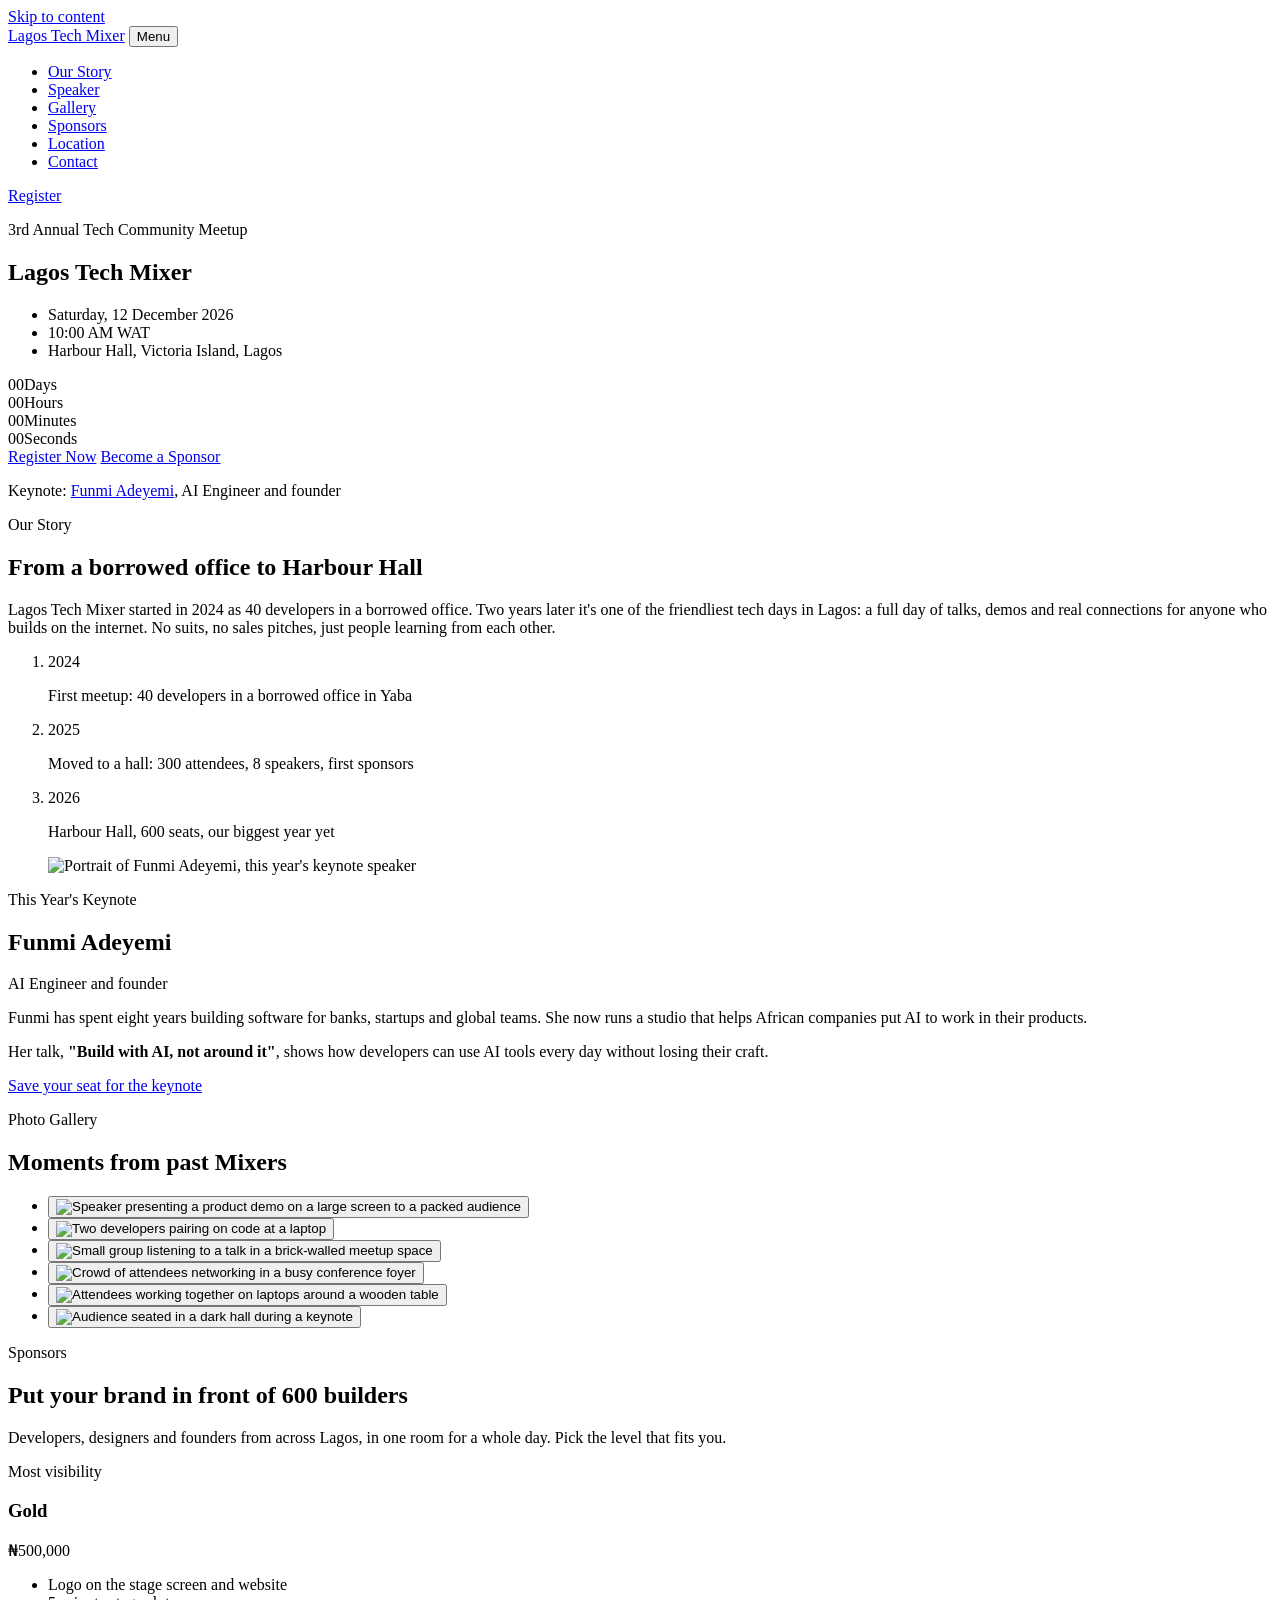
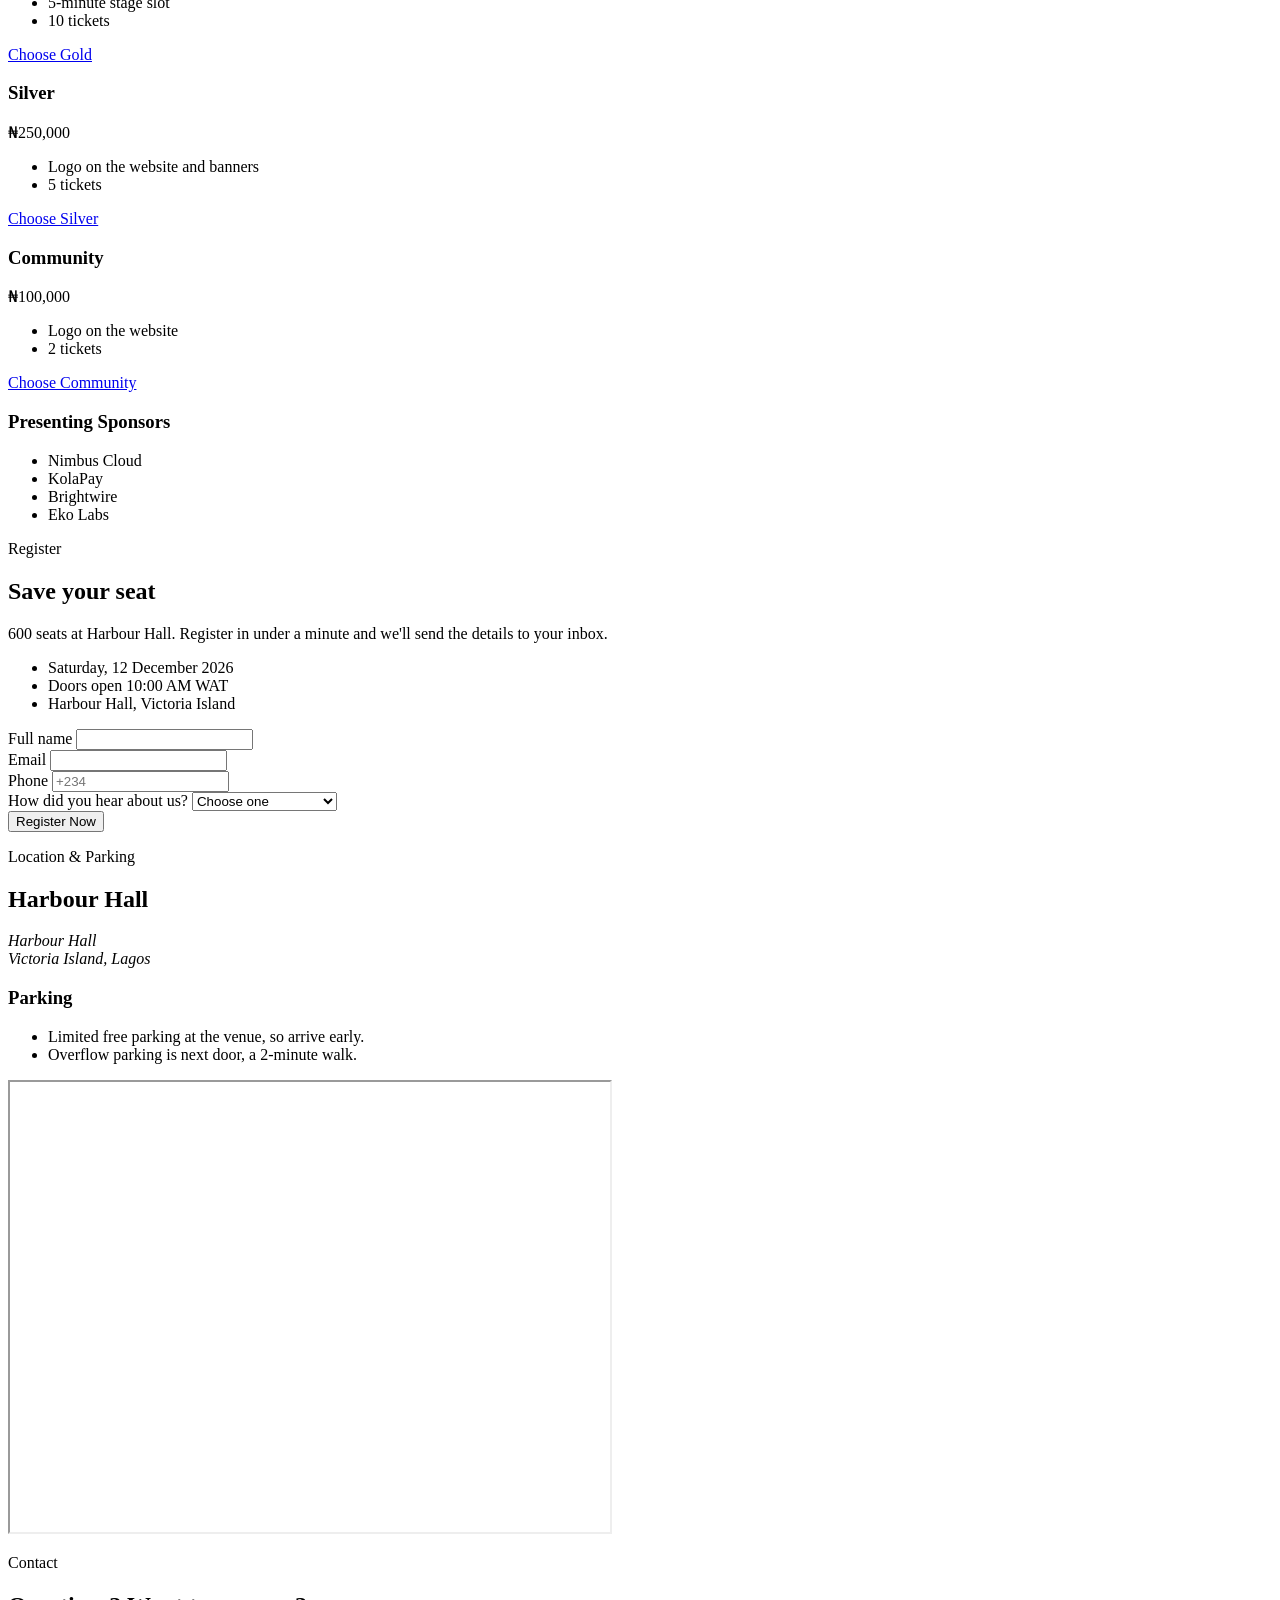
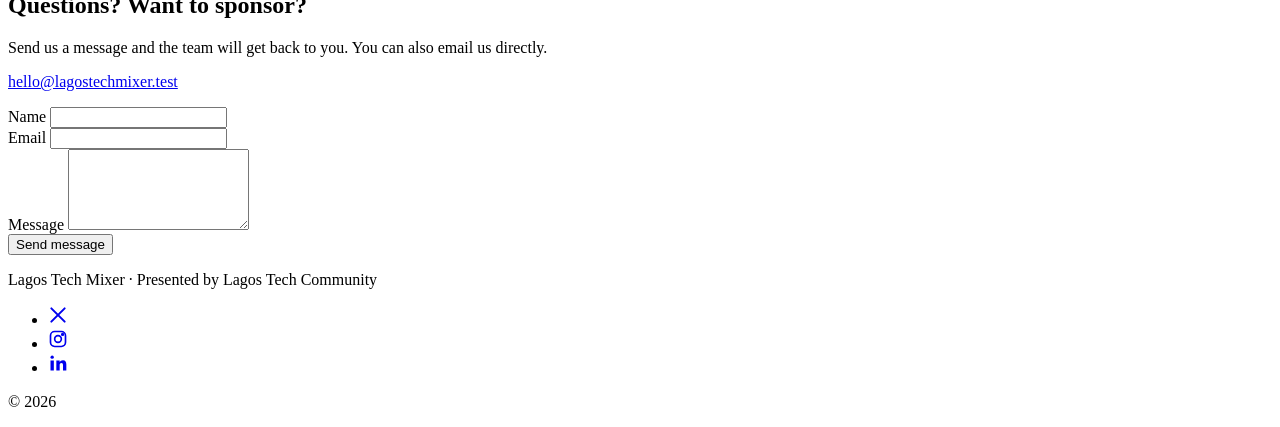
==== index.html @ e221fa07 "Add page structure with all 10 sections and SEO tags Co-Authored-By: Claude Opus 5.5 <noreply@anthro" ====
<!DOCTYPE html>
<html lang="en">
<head>
  <meta charset="UTF-8">
  <meta name="viewport" content="width=device-width, initial-scale=1">

  <!-- SEO basics -->
  <title>Lagos Tech Mixer 2026 · 12 December · Victoria Island, Lagos</title>
  <meta name="description" content="Lagos Tech Mixer is a full day of talks, demos and real connections for developers, designers and founders. Saturday 12 December 2026, Harbour Hall, Victoria Island. Register now.">
  <meta name="theme-color" content="#0B3D2E">
  <link rel="icon" href="images/favicon.svg" type="image/svg+xml">

  <!-- Open Graph: the preview card when the link is shared on WhatsApp, LinkedIn, etc.
       IMPORTANT: replace "lagos-tech-mixer-yourname" with your real Netlify site name. -->
  <meta property="og:type" content="website">
  <meta property="og:title" content="Lagos Tech Mixer 2026 · 12 December">
  <meta property="og:description" content="A full day of talks, demos and real connections for anyone who builds on the internet. Harbour Hall, Victoria Island, Lagos.">
  <meta property="og:url" content="https://lagos-tech-mixer-yourname.netlify.app/">
  <meta property="og:image" content="https://lagos-tech-mixer-yourname.netlify.app/images/og-image.jpg">
  <meta property="og:image:width" content="1200">
  <meta property="og:image:height" content="630">
  <meta name="twitter:card" content="summary_large_image">

  <!-- One web font for headings; "swap" shows text immediately while it loads -->
  <link rel="preconnect" href="https://fonts.googleapis.com">
  <link rel="preconnect" href="https://fonts.gstatic.com" crossorigin>
  <link rel="stylesheet" href="https://fonts.googleapis.com/css2?family=Space+Grotesk:wght@500;700&display=swap">

  <link rel="stylesheet" href="css/style.css">
  <!-- "defer" downloads the script in parallel and runs it after the HTML is parsed -->
  <script src="js/main.js" defer></script>
</head>
<body>
  <a class="skip-link" href="#main">Skip to content</a>

  <!-- ============ 1. HEADER / NAV ============ -->
  <header class="site-header">
    <div class="container header-inner">
      <a href="#top" class="logo">Lagos Tech <span>Mixer</span></a>

      <button class="menu-toggle" type="button" aria-expanded="false" aria-controls="site-nav">
        <span class="menu-toggle__bar"></span>
        <span class="visually-hidden">Menu</span>
      </button>

      <nav id="site-nav" class="site-nav" aria-label="Main">
        <ul>
          <li><a href="#story">Our Story</a></li>
          <li><a href="#speaker">Speaker</a></li>
          <li><a href="#gallery">Gallery</a></li>
          <li><a href="#sponsors">Sponsors</a></li>
          <li><a href="#location">Location</a></li>
          <li><a href="#contact">Contact</a></li>
        </ul>
        <a href="#register" class="btn btn--accent btn--sm">Register</a>
      </nav>
    </div>
  </header>

  <main id="main">

    <!-- ============ 2. HERO ============ -->
    <section class="hero" id="top">
      <div class="hero__beams" aria-hidden="true">
        <span></span><span></span><span></span>
      </div>

      <div class="container hero__content">
        <p class="hero__label">3rd Annual Tech Community Meetup</p>
        <h1 class="hero__title">Lagos Tech Mixer</h1>

        <ul class="hero__meta">
          <li>Saturday, 12 December 2026</li>
          <li>10:00 AM WAT</li>
          <li>Harbour Hall, Victoria Island, Lagos</li>
        </ul>

        <!-- The numbers are filled in by js/main.js every second -->
        <div class="countdown" id="countdown" role="timer" aria-label="Time left until Lagos Tech Mixer">
          <div class="countdown__item"><span class="countdown__num" data-unit="days">00</span><span class="countdown__label">Days</span></div>
          <div class="countdown__item"><span class="countdown__num" data-unit="hours">00</span><span class="countdown__label">Hours</span></div>
          <div class="countdown__item"><span class="countdown__num" data-unit="minutes">00</span><span class="countdown__label">Minutes</span></div>
          <div class="countdown__item"><span class="countdown__num" data-unit="seconds">00</span><span class="countdown__label">Seconds</span></div>
        </div>

        <div class="hero__actions">
          <a href="#register" class="btn btn--accent">Register Now</a>
          <a href="#sponsors" class="btn btn--outline">Become a Sponsor</a>
        </div>

        <p class="hero__keynote">Keynote: <a href="#speaker">Funmi Adeyemi</a>, AI Engineer and founder</p>
      </div>
    </section>

    <!-- ============ 3. OUR STORY ============ -->
    <section class="section" id="story">
      <div class="container">
        <p class="eyebrow">Our Story</p>
        <h2 class="section-title">From a borrowed office to Harbour Hall</h2>
        <p class="lead">Lagos Tech Mixer started in 2024 as 40 developers in a borrowed office. Two years later it's one of the friendliest tech days in Lagos: a full day of talks, demos and real connections for anyone who builds on the internet. No suits, no sales pitches, just people learning from each other.</p>

        <ol class="timeline">
          <li class="timeline__item">
            <span class="timeline__year">2024</span>
            <p>First meetup: 40 developers in a borrowed office in Yaba</p>
          </li>
          <li class="timeline__item">
            <span class="timeline__year">2025</span>
            <p>Moved to a hall: 300 attendees, 8 speakers, first sponsors</p>
          </li>
          <li class="timeline__item timeline__item--now">
            <span class="timeline__year">2026</span>
            <p>Harbour Hall, 600 seats, our biggest year yet</p>
          </li>
        </ol>
      </div>
    </section>

    <!-- ============ 4. KEYNOTE SPEAKER ============ -->
    <section class="section section--alt" id="speaker">
      <div class="container speaker">
        <figure class="speaker__photo">
          <img src="images/speaker-funmi.webp" width="600" height="720" loading="lazy"
               alt="Portrait of Funmi Adeyemi, this year's keynote speaker">
        </figure>
        <div class="speaker__text">
          <p class="eyebrow">This Year's Keynote</p>
          <h2 class="section-title">Funmi Adeyemi</h2>
          <p class="speaker__role">AI Engineer and founder</p>
          <p>Funmi has spent eight years building software for banks, startups and global teams. She now runs a studio that helps African companies put AI to work in their products.</p>
          <p>Her talk, <strong>"Build with AI, not around it"</strong>, shows how developers can use AI tools every day without losing their craft.</p>
          <a href="#register" class="btn btn--primary">Save your seat for the keynote</a>
        </div>
      </div>
    </section>

    <!-- ============ 5. PHOTO GALLERY ============ -->
    <section class="section" id="gallery">
      <div class="container">
        <p class="eyebrow">Photo Gallery</p>
        <h2 class="section-title">Moments from past Mixers</h2>

        <!-- Each photo is a <button> so it can be opened with a mouse, Tab + Enter, or a tap -->
        <ul class="gallery">
          <li><button class="gallery__item" type="button"><img src="images/gallery-1.webp" width="800" height="600" loading="lazy" alt="Speaker presenting a product demo on a large screen to a packed audience"></button></li>
          <li><button class="gallery__item" type="button"><img src="images/gallery-2.webp" width="800" height="600" loading="lazy" alt="Two developers pairing on code at a laptop"></button></li>
          <li><button class="gallery__item" type="button"><img src="images/gallery-3.webp" width="800" height="600" loading="lazy" alt="Small group listening to a talk in a brick-walled meetup space"></button></li>
          <li><button class="gallery__item" type="button"><img src="images/gallery-4.webp" width="800" height="600" loading="lazy" alt="Crowd of attendees networking in a busy conference foyer"></button></li>
          <li><button class="gallery__item" type="button"><img src="images/gallery-5.webp" width="800" height="600" loading="lazy" alt="Attendees working together on laptops around a wooden table"></button></li>
          <li><button class="gallery__item" type="button"><img src="images/gallery-6.webp" width="800" height="600" loading="lazy" alt="Audience seated in a dark hall during a keynote"></button></li>
        </ul>
      </div>

      <!-- Lightbox: a native <dialog> that shows the clicked photo bigger -->
      <dialog class="lightbox" id="lightbox" aria-label="Enlarged photo">
        <button class="lightbox__close" type="button" aria-label="Close photo">&times;</button>
        <img class="lightbox__img" src="" alt="">
      </dialog>
    </section>

    <!-- ============ 6. SPONSORS ============ -->
    <section class="section section--alt" id="sponsors">
      <div class="container">
        <p class="eyebrow">Sponsors</p>
        <h2 class="section-title">Put your brand in front of 600 builders</h2>
        <p class="lead">Developers, designers and founders from across Lagos, in one room for a whole day. Pick the level that fits you.</p>

        <div class="tiers">
          <article class="tier tier--gold">
            <p class="tier__badge">Most visibility</p>
            <h3 class="tier__name">Gold</h3>
            <p class="tier__price">₦500,000</p>
            <ul class="tier__list">
              <li>Logo on the stage screen and website</li>
              <li>5-minute stage slot</li>
              <li>10 tickets</li>
            </ul>
            <a href="#contact" class="btn btn--accent">Choose Gold</a>
          </article>

          <article class="tier">
            <h3 class="tier__name">Silver</h3>
            <p class="tier__price">₦250,000</p>
            <ul class="tier__list">
              <li>Logo on the website and banners</li>
              <li>5 tickets</li>
            </ul>
            <a href="#contact" class="btn btn--primary">Choose Silver</a>
          </article>

          <article class="tier">
            <h3 class="tier__name">Community</h3>
            <p class="tier__price">₦100,000</p>
            <ul class="tier__list">
              <li>Logo on the website</li>
              <li>2 tickets</li>
            </ul>
            <a href="#contact" class="btn btn--primary">Choose Community</a>
          </article>
        </div>

        <div class="presenting">
          <h3 class="presenting__title">Presenting Sponsors</h3>
          <ul class="presenting__logos">
            <li class="logo-box">Nimbus Cloud</li>
            <li class="logo-box">KolaPay</li>
            <li class="logo-box">Brightwire</li>
            <li class="logo-box">Eko Labs</li>
          </ul>
        </div>
      </div>
    </section>

    <!-- ============ 7. REGISTER ============ -->
    <section class="section section--dark" id="register">
      <div class="container form-layout">
        <div>
          <p class="eyebrow">Register</p>
          <h2 class="section-title">Save your seat</h2>
          <p class="lead">600 seats at Harbour Hall. Register in under a minute and we'll send the details to your inbox.</p>
          <ul class="checklist">
            <li>Saturday, 12 December 2026</li>
            <li>Doors open 10:00 AM WAT</li>
            <li>Harbour Hall, Victoria Island</li>
          </ul>
        </div>

        <!-- Netlify finds this form when it deploys the site because of data-netlify="true" -->
        <form class="form card" name="registration" method="POST" data-netlify="true" netlify-honeypot="bot-field" action="/thank-you.html">
          <input type="hidden" name="form-name" value="registration">
          <p hidden><label>Don't fill this out: <input name="bot-field"></label></p>

          <div class="field">
            <label for="reg-name">Full name</label>
            <input id="reg-name" name="name" type="text" autocomplete="name" required>
          </div>
          <div class="field">
            <label for="reg-email">Email</label>
            <input id="reg-email" name="email" type="email" autocomplete="email" required>
          </div>
          <div class="field">
            <label for="reg-phone">Phone</label>
            <input id="reg-phone" name="phone" type="tel" autocomplete="tel" placeholder="+234" required>
          </div>
          <div class="field">
            <label for="reg-source">How did you hear about us?</label>
            <select id="reg-source" name="source" required>
              <option value="">Choose one</option>
              <option>WhatsApp</option>
              <option>X (Twitter)</option>
              <option>LinkedIn</option>
              <option>Instagram</option>
              <option>A friend or colleague</option>
              <option>I came last year</option>
              <option>Other</option>
            </select>
          </div>
          <button type="submit" class="btn btn--accent btn--block">Register Now</button>
        </form>
      </div>
    </section>

    <!-- ============ 8. LOCATION & PARKING ============ -->
    <section class="section" id="location">
      <div class="container location">
        <div>
          <p class="eyebrow">Location &amp; Parking</p>
          <h2 class="section-title">Harbour Hall</h2>
          <address class="location__address">Harbour Hall<br>Victoria Island, Lagos</address>

          <h3 class="location__sub">Parking</h3>
          <ul class="checklist checklist--dark">
            <li>Limited free parking at the venue, so arrive early.</li>
            <li>Overflow parking is next door, a 2-minute walk.</li>
          </ul>
        </div>
        <div class="map">
          <iframe
            src="https://maps.google.com/maps?q=Victoria%20Island%2C%20Lagos&z=14&output=embed"
            width="600" height="450" loading="lazy" referrerpolicy="no-referrer-when-downgrade"
            title="Map of Victoria Island, Lagos"></iframe>
        </div>
      </div>
    </section>

    <!-- ============ 9. CONTACT ============ -->
    <section class="section section--alt" id="contact">
      <div class="container form-layout">
        <div>
          <p class="eyebrow">Contact</p>
          <h2 class="section-title">Questions? Want to sponsor?</h2>
          <p class="lead">Send us a message and the team will get back to you. You can also email us directly.</p>
          <p class="contact-email"><a href="mailto:hello@lagostechmixer.test">hello@lagostechmixer.test</a></p>
        </div>

        <form class="form card" name="contact" method="POST" data-netlify="true" netlify-honeypot="bot-field" action="/thank-you.html">
          <input type="hidden" name="form-name" value="contact">
          <p hidden><label>Don't fill this out: <input name="bot-field"></label></p>

          <div class="field">
            <label for="contact-name">Name</label>
            <input id="contact-name" name="name" type="text" autocomplete="name" required>
          </div>
          <div class="field">
            <label for="contact-email">Email</label>
            <input id="contact-email" name="email" type="email" autocomplete="email" required>
          </div>
          <div class="field">
            <label for="contact-message">Message</label>
            <textarea id="contact-message" name="message" rows="5" required></textarea>
          </div>
          <button type="submit" class="btn btn--primary btn--block">Send message</button>
        </form>
      </div>
    </section>

  </main>

  <!-- ============ 10. FOOTER ============ -->
  <footer class="site-footer">
    <div class="container footer-inner">
      <p class="footer__brand">Lagos Tech Mixer · Presented by Lagos Tech Community</p>
      <ul class="social">
        <li><a href="#" aria-label="Lagos Tech Mixer on X">
          <svg viewBox="0 0 24 24" width="20" height="20" aria-hidden="true"><path d="M4 4l16 16M20 4L4 20" stroke="currentColor" stroke-width="2.4" stroke-linecap="round"/></svg>
        </a></li>
        <li><a href="#" aria-label="Lagos Tech Mixer on Instagram">
          <svg viewBox="0 0 24 24" width="20" height="20" aria-hidden="true" fill="none" stroke="currentColor" stroke-width="2"><rect x="3" y="3" width="18" height="18" rx="5"/><circle cx="12" cy="12" r="4"/><circle cx="17.5" cy="6.5" r="1" fill="currentColor"/></svg>
        </a></li>
        <li><a href="#" aria-label="Lagos Tech Mixer on LinkedIn">
          <svg viewBox="0 0 24 24" width="20" height="20" aria-hidden="true" fill="currentColor"><rect x="3" y="9" width="4" height="12"/><circle cx="5" cy="5" r="2"/><path d="M10 9h4v2c.6-1.2 2-2.3 4-2.3 3 0 4 2 4 5V21h-4v-6.5c0-1.5-.5-2.5-2-2.5s-2 1.2-2 2.5V21h-4z"/></svg>
        </a></li>
      </ul>
      <p class="footer__copy">© 2026</p>
    </div>
  </footer>
</body>
</html>
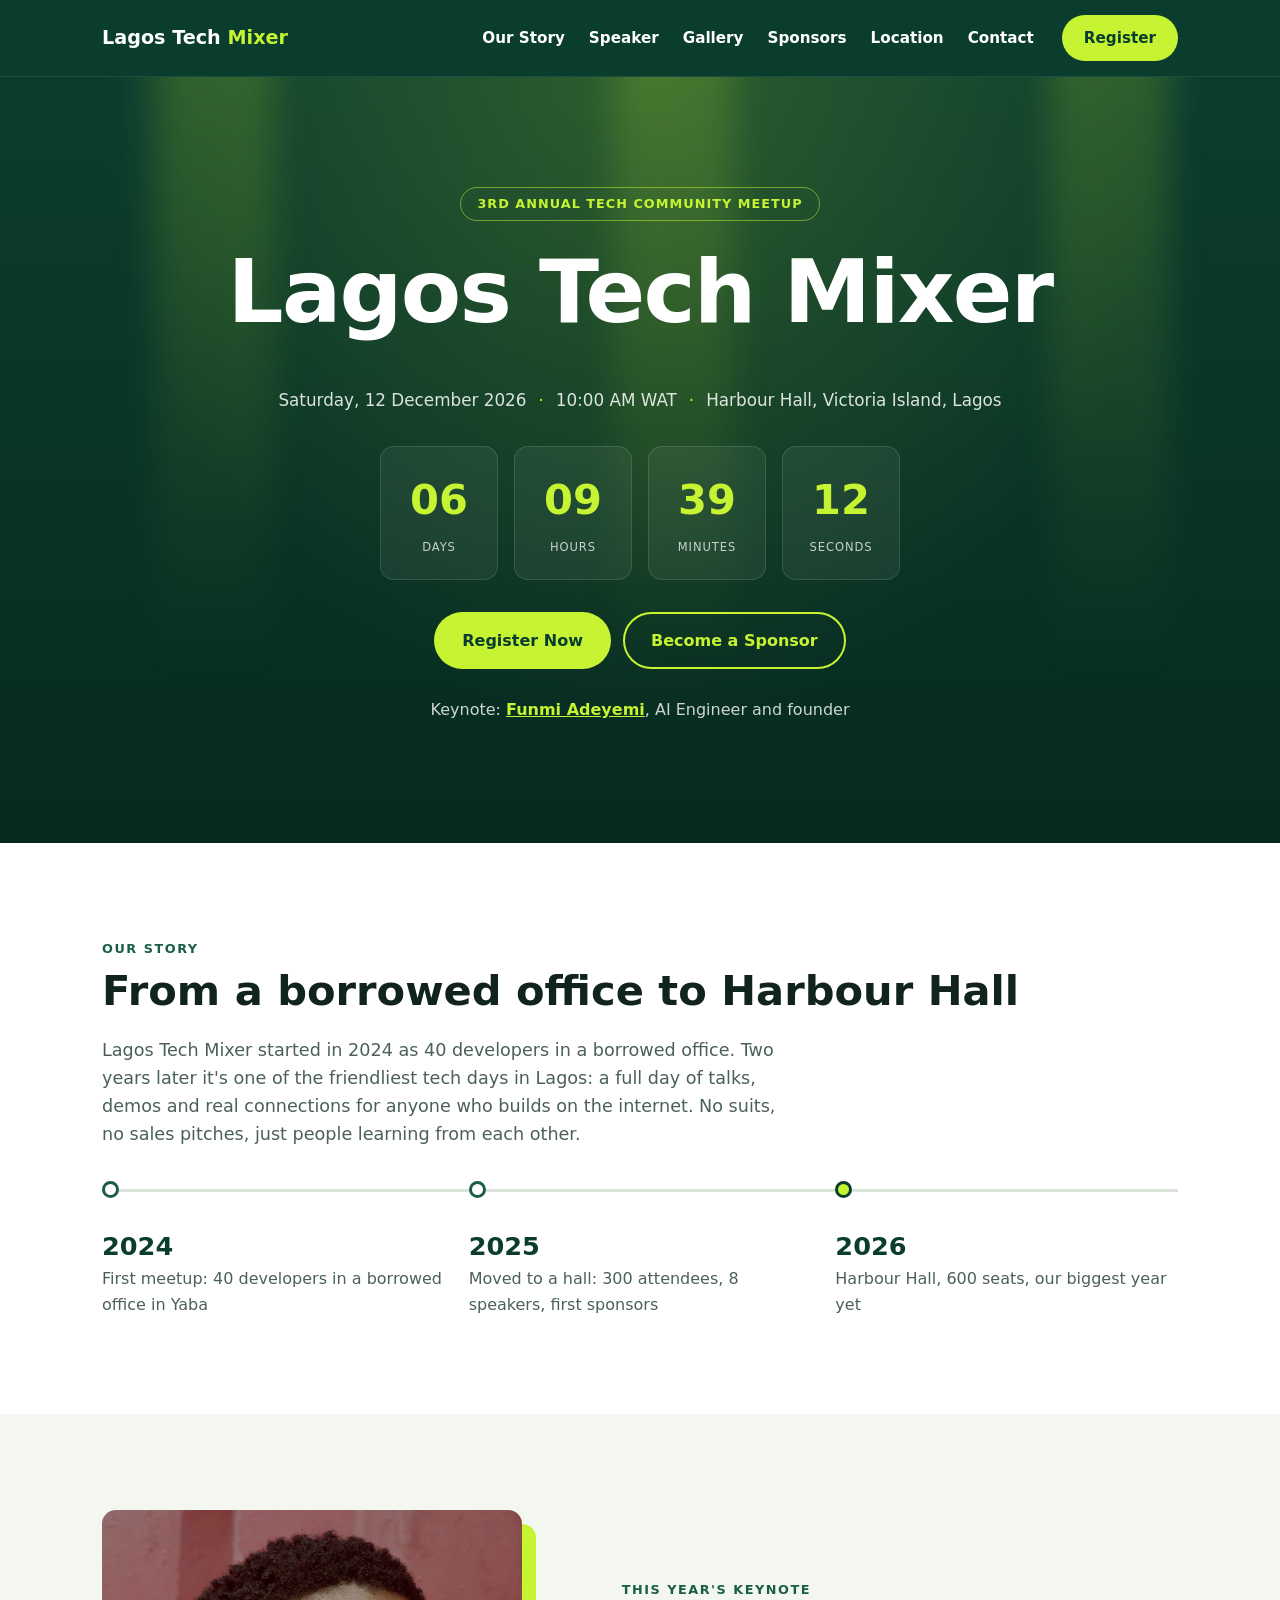
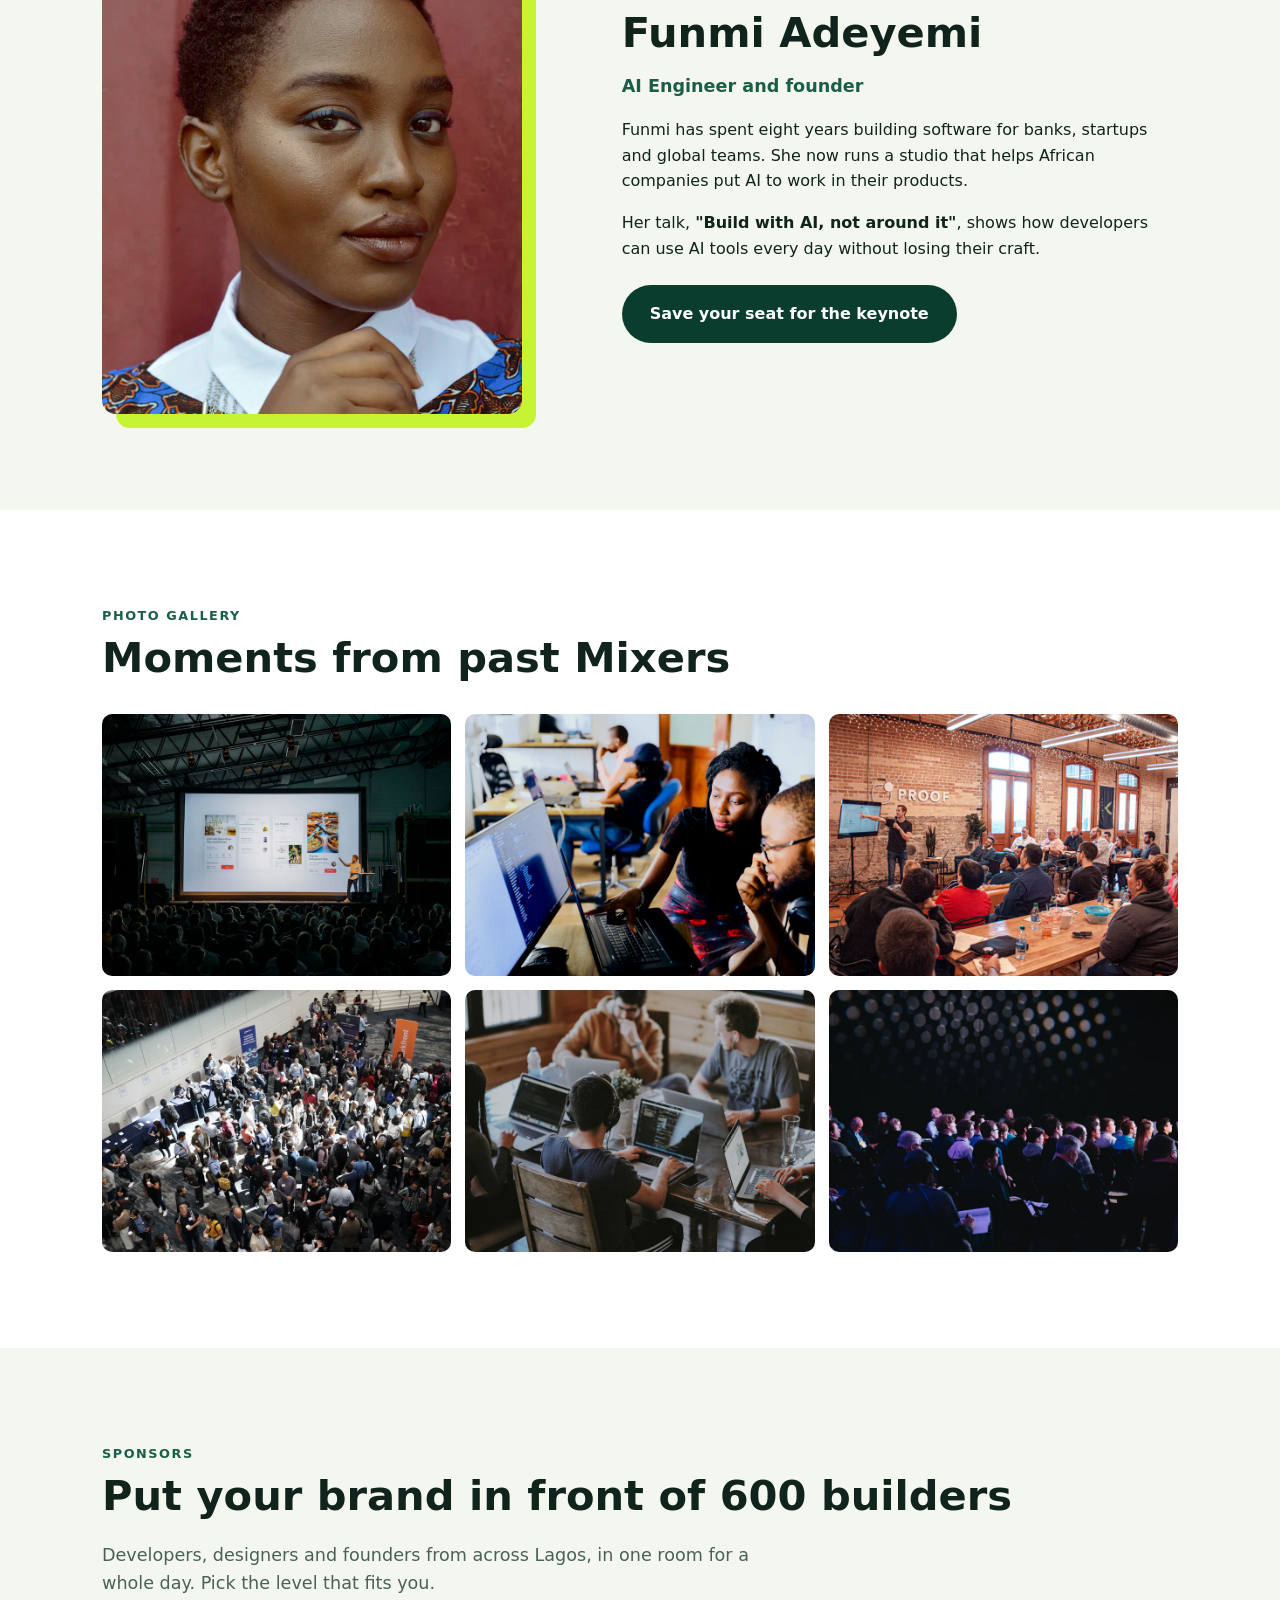
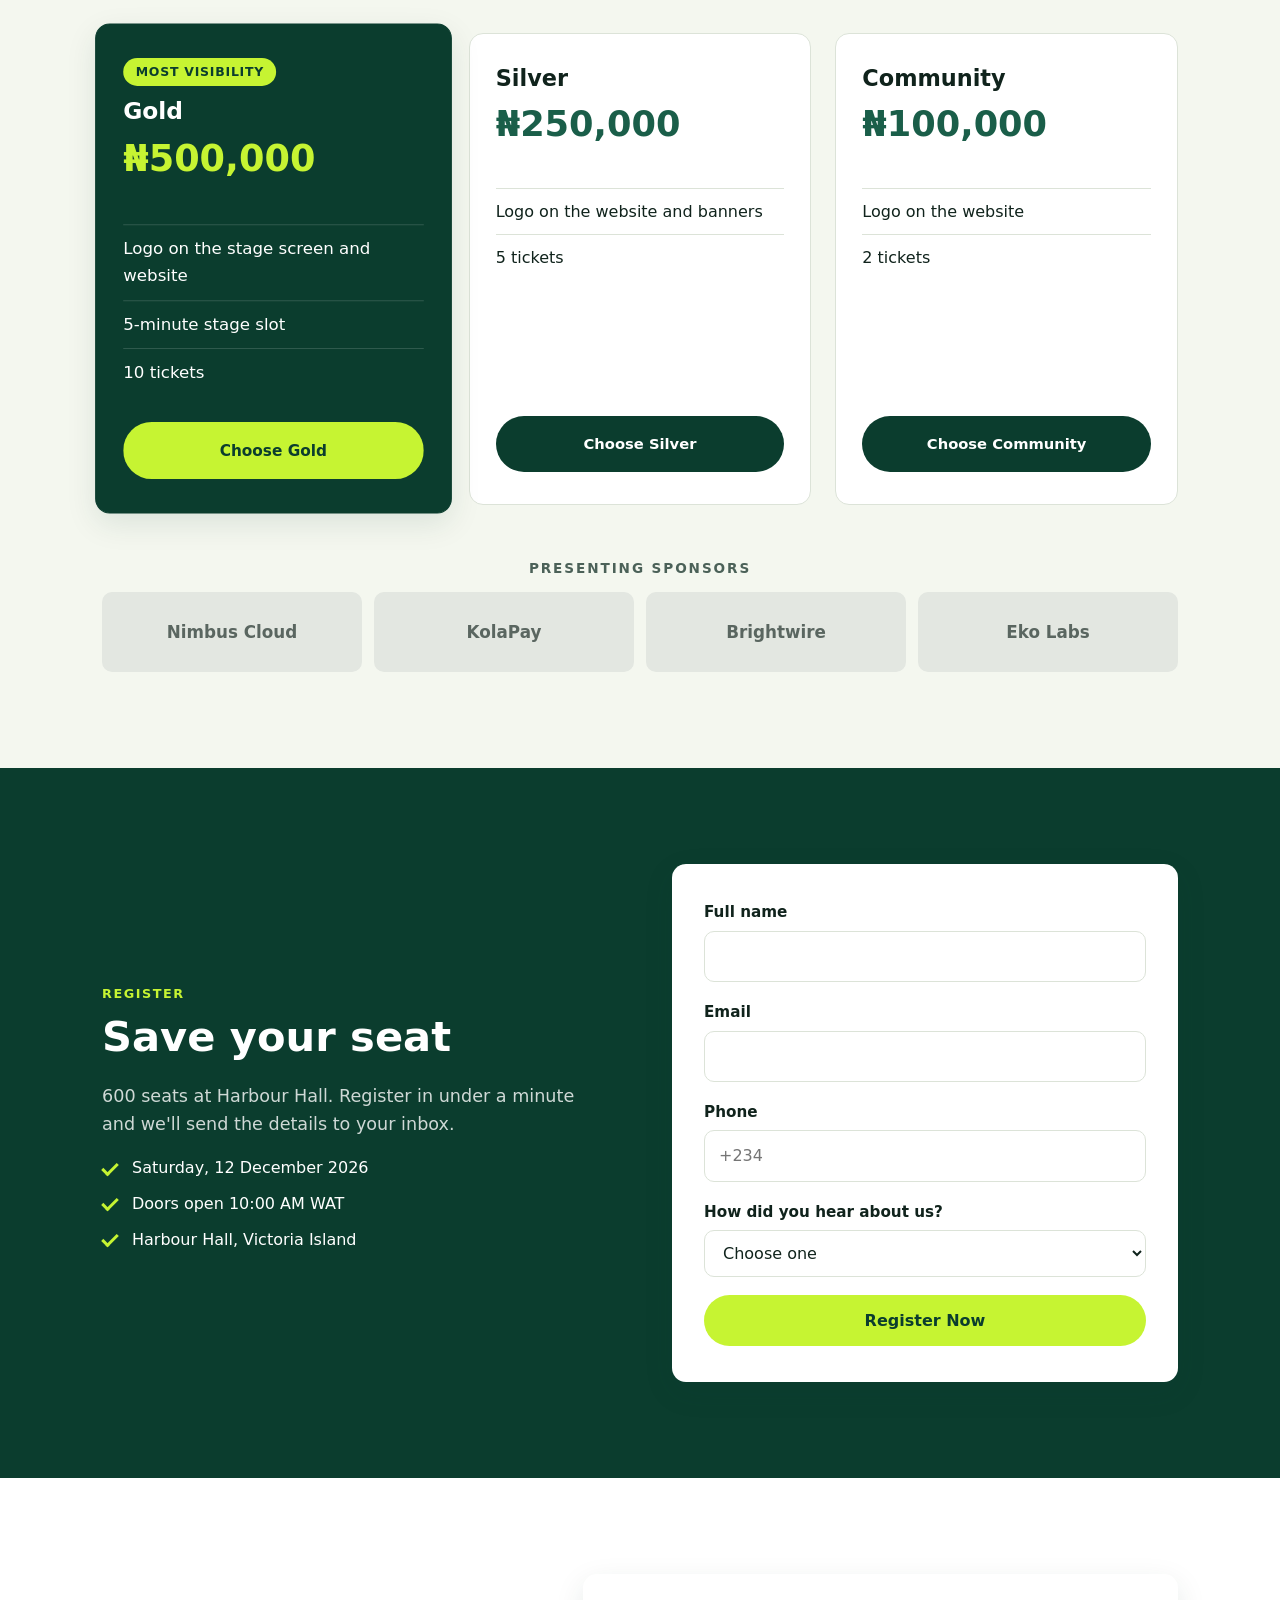
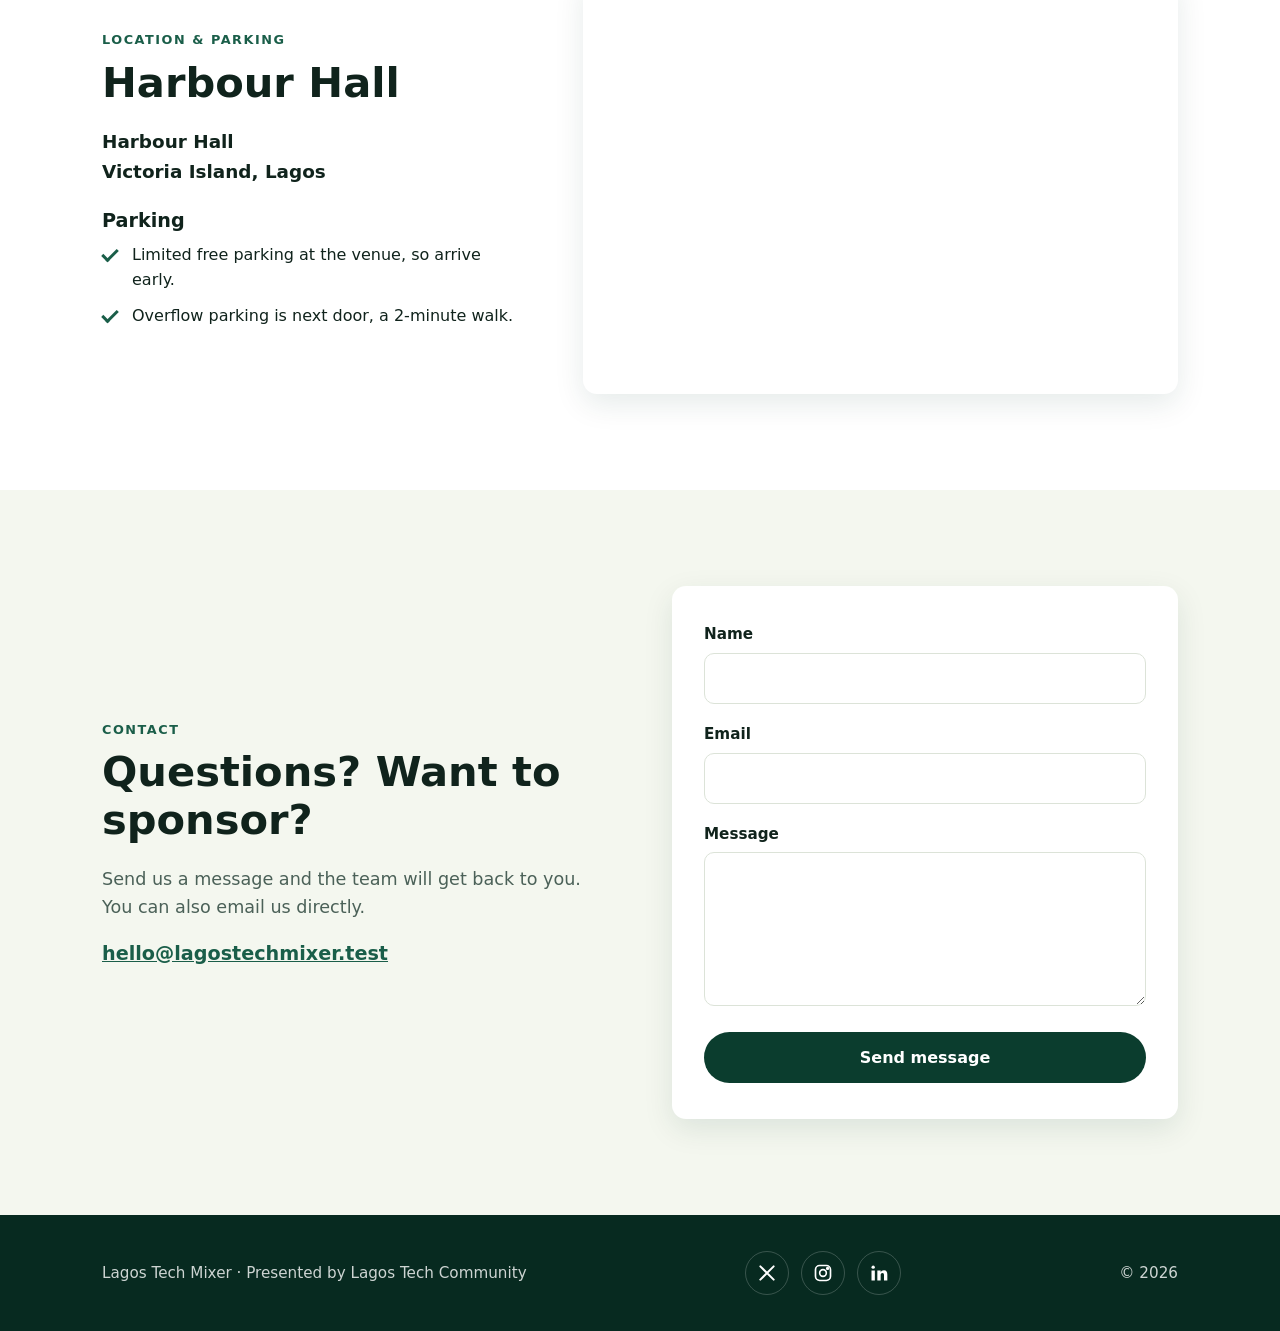
==== commit 6e07e382: "Set live site URL in share tags and handover note Co-Authored-By: Claude Opus 5.5 <noreply@anthropic" ====
--- a/index.html
+++ b/index.html
@@ -11,12 +11,12 @@
   <link rel="icon" href="images/favicon.svg" type="image/svg+xml">
 
   <!-- Open Graph: the preview card when the link is shared on WhatsApp, LinkedIn, etc.
-       IMPORTANT: replace "lagos-tech-mixer-yourname" with your real Netlify site name. -->
+       These must match the live Netlify address. -->
   <meta property="og:type" content="website">
   <meta property="og:title" content="Lagos Tech Mixer 2026 · 12 December">
   <meta property="og:description" content="A full day of talks, demos and real connections for anyone who builds on the internet. Harbour Hall, Victoria Island, Lagos.">
-  <meta property="og:url" content="https://lagos-tech-mixer-yourname.netlify.app/">
-  <meta property="og:image" content="https://lagos-tech-mixer-yourname.netlify.app/images/og-image.jpg">
+  <meta property="og:url" content="https://lagos-tech-mixer-2026.netlify.app/">
+  <meta property="og:image" content="https://lagos-tech-mixer-2026.netlify.app/images/og-image.jpg">
   <meta property="og:image:width" content="1200">
   <meta property="og:image:height" content="630">
   <meta name="twitter:card" content="summary_large_image">
--- a/css/style.css
+++ b/css/style.css
@@ -0,0 +1,1044 @@
+/* =========================================================
+   Lagos Tech Mixer — main stylesheet
+   Mobile-first: base styles are for phones, then
+   @media (min-width: ...) blocks add tablet/desktop layouts.
+   ========================================================= */
+
+/* ---------- 1. Colour scheme & design tokens ----------
+   Change a colour here and it updates everywhere. */
+:root {
+  /* Main colour 1: deep green */
+  --green-900: #0B3D2E;
+  --green-800: #114B39;
+  --green-700: #1A5E49;
+  /* Main colour 2: off-white */
+  --cream: #F4F7EF;
+  --white: #FFFFFF;
+  /* Accent: electric lime */
+  --lime: #C6F432;
+  --lime-dark: #A9D61B;
+
+  --ink: #10231C;          /* body text on light backgrounds */
+  --muted: #4B6158;        /* secondary text */
+  --line: #DCE3D8;         /* borders */
+
+  --font-heading: "Space Grotesk", system-ui, sans-serif;
+  --font-body: system-ui, -apple-system, "Segoe UI", Roboto, Helvetica, Arial, sans-serif;
+
+  --radius: 14px;
+  --header-h: 68px;
+  --shadow: 0 10px 30px rgba(11, 61, 46, 0.10);
+}
+
+/* ---------- 2. Reset & base ---------- */
+*,
+*::before,
+*::after {
+  box-sizing: border-box;
+}
+
+html {
+  scroll-behavior: smooth;                  /* smooth scrolling for #links */
+  scroll-padding-top: var(--header-h);      /* stop the sticky header covering section titles */
+}
+
+body {
+  margin: 0;
+  font-family: var(--font-body);
+  font-size: 1rem;
+  line-height: 1.6;
+  color: var(--ink);
+  background: var(--white);
+  overflow-x: hidden;                       /* safety net against sideways scrolling */
+}
+
+img,
+iframe {
+  display: block;
+  max-width: 100%;
+  height: auto;
+}
+
+h1, h2, h3 {
+  font-family: var(--font-heading);
+  line-height: 1.15;
+  margin: 0 0 0.5em;
+}
+
+p {
+  margin: 0 0 1em;
+}
+
+a {
+  color: inherit;
+}
+
+ul, ol {
+  margin: 0;
+  padding: 0;
+  list-style: none;
+}
+
+/* Clear keyboard focus ring everywhere */
+:focus-visible {
+  outline: 3px solid var(--lime);
+  outline-offset: 3px;
+}
+
+.container {
+  width: 100%;
+  max-width: 1140px;
+  margin: 0 auto;
+  padding: 0 20px;
+}
+
+/* Hidden visually but still read by screen readers */
+.visually-hidden {
+  position: absolute;
+  width: 1px;
+  height: 1px;
+  overflow: hidden;
+  clip: rect(0 0 0 0);
+  white-space: nowrap;
+}
+
+.skip-link {
+  position: absolute;
+  left: 12px;
+  top: -60px;
+  z-index: 200;
+  padding: 10px 16px;
+  background: var(--lime);
+  color: var(--green-900);
+  font-weight: 700;
+  border-radius: 8px;
+}
+
+.skip-link:focus {
+  top: 12px;
+}
+
+/* ---------- 3. Buttons ---------- */
+.btn {
+  display: inline-block;
+  padding: 14px 26px;
+  border: 2px solid transparent;
+  border-radius: 999px;
+  font-family: var(--font-heading);
+  font-weight: 700;
+  font-size: 1rem;
+  text-align: center;
+  text-decoration: none;
+  cursor: pointer;
+  transition: transform 0.15s ease, background-color 0.15s ease, color 0.15s ease;
+}
+
+.btn:hover {
+  transform: translateY(-2px);
+}
+
+.btn--accent {
+  background: var(--lime);
+  color: var(--green-900);
+}
+
+.btn--accent:hover {
+  background: var(--lime-dark);
+}
+
+.btn--primary {
+  background: var(--green-900);
+  color: var(--white);
+}
+
+.btn--primary:hover {
+  background: var(--green-700);
+}
+
+.btn--outline {
+  border-color: var(--lime);
+  color: var(--lime);
+}
+
+.btn--outline:hover {
+  background: var(--lime);
+  color: var(--green-900);
+}
+
+.btn--sm {
+  padding: 9px 20px;
+  font-size: 0.95rem;
+}
+
+.btn--block {
+  display: block;
+  width: 100%;
+}
+
+/* ---------- 4. Header & navigation ---------- */
+.site-header {
+  position: sticky;
+  top: 0;
+  z-index: 100;
+  background: var(--green-900);
+  color: var(--white);
+  border-bottom: 1px solid rgba(255, 255, 255, 0.08);
+}
+
+.header-inner {
+  display: flex;
+  align-items: center;
+  justify-content: space-between;
+  height: var(--header-h);
+}
+
+.logo {
+  font-family: var(--font-heading);
+  font-weight: 700;
+  font-size: 1.2rem;
+  text-decoration: none;
+}
+
+.logo span {
+  color: var(--lime);
+}
+
+/* Hamburger button (phones only) — three lines drawn with one span + ::before/::after */
+.menu-toggle {
+  position: relative;
+  width: 44px;
+  height: 44px;
+  padding: 0;
+  background: none;
+  border: 0;
+  cursor: pointer;
+}
+
+.menu-toggle__bar,
+.menu-toggle__bar::before,
+.menu-toggle__bar::after {
+  position: absolute;
+  left: 10px;
+  width: 24px;
+  height: 2px;
+  background: var(--white);
+  transition: transform 0.2s ease, background-color 0.2s ease;
+}
+
+.menu-toggle__bar {
+  top: 21px;
+}
+
+.menu-toggle__bar::before,
+.menu-toggle__bar::after {
+  content: "";
+  left: 0;
+}
+
+.menu-toggle__bar::before { top: -7px; }
+.menu-toggle__bar::after  { top: 7px; }
+
+/* When open, turn the three lines into an X */
+.menu-toggle[aria-expanded="true"] .menu-toggle__bar {
+  background: transparent;
+}
+
+.menu-toggle[aria-expanded="true"] .menu-toggle__bar::before {
+  transform: translateY(7px) rotate(45deg);
+}
+
+.menu-toggle[aria-expanded="true"] .menu-toggle__bar::after {
+  transform: translateY(-7px) rotate(-45deg);
+}
+
+/* Phone menu: a panel that drops down under the header */
+.site-nav {
+  position: absolute;
+  top: var(--header-h);
+  left: 0;
+  right: 0;
+  display: none;
+  padding: 12px 20px 24px;
+  background: var(--green-900);
+  border-bottom: 1px solid rgba(255, 255, 255, 0.1);
+}
+
+.site-nav.is-open {
+  display: block;
+}
+
+.site-nav ul a {
+  display: block;
+  padding: 12px 0;
+  font-weight: 600;
+  text-decoration: none;
+  border-bottom: 1px solid rgba(255, 255, 255, 0.08);
+}
+
+.site-nav ul a:hover {
+  color: var(--lime);
+}
+
+.site-nav .btn {
+  margin-top: 16px;
+}
+
+/* ---------- 5. Hero ---------- */
+.hero {
+  position: relative;
+  overflow: hidden;
+  padding: 72px 0 80px;
+  color: var(--white);
+  text-align: center;
+  background:
+    radial-gradient(ellipse at 50% 0%, rgba(198, 244, 50, 0.18), transparent 60%),
+    linear-gradient(180deg, var(--green-900) 0%, #072A20 100%);
+}
+
+/* Moving light beams (decoration only) */
+.hero__beams span {
+  position: absolute;
+  top: -20%;
+  width: 120px;
+  height: 140%;
+  background: linear-gradient(180deg, rgba(198, 244, 50, 0.22), transparent 70%);
+  filter: blur(18px);
+  transform-origin: top center;
+  animation: sweep 9s ease-in-out infinite alternate;
+}
+
+.hero__beams span:nth-child(1) { left: 12%; }
+.hero__beams span:nth-child(2) { left: 48%; animation-delay: -3s; animation-duration: 11s; }
+.hero__beams span:nth-child(3) { left: 82%; animation-delay: -6s; }
+
+@keyframes sweep {
+  from { transform: rotate(-18deg); }
+  to   { transform: rotate(18deg); }
+}
+
+.hero__content {
+  position: relative;  /* sits above the beams */
+}
+
+.hero__label {
+  display: inline-block;
+  margin-bottom: 20px;
+  padding: 6px 16px;
+  border: 1px solid rgba(198, 244, 50, 0.5);
+  border-radius: 999px;
+  color: var(--lime);
+  font-size: 0.8rem;
+  font-weight: 700;
+  letter-spacing: 0.08em;
+  text-transform: uppercase;
+}
+
+.hero__title {
+  font-size: clamp(2.6rem, 11vw, 5.5rem);  /* grows with screen width, within limits */
+  letter-spacing: -0.02em;
+}
+
+.hero__meta {
+  display: flex;
+  flex-direction: column;
+  gap: 4px;
+  margin-bottom: 32px;
+  font-size: 1.05rem;
+  color: rgba(255, 255, 255, 0.85);
+}
+
+/* Countdown */
+.countdown {
+  display: grid;
+  grid-template-columns: repeat(4, 1fr);
+  gap: 10px;
+  max-width: 520px;
+  margin: 0 auto 32px;
+}
+
+.countdown__item {
+  padding: 14px 4px;
+  background: rgba(255, 255, 255, 0.06);
+  border: 1px solid rgba(255, 255, 255, 0.12);
+  border-radius: var(--radius);
+}
+
+.countdown__num {
+  display: block;
+  font-family: var(--font-heading);
+  font-size: clamp(1.6rem, 7vw, 2.6rem);
+  font-weight: 700;
+  color: var(--lime);
+  font-variant-numeric: tabular-nums;  /* digits are equal width, so numbers don't jiggle */
+}
+
+.countdown__label {
+  font-size: 0.72rem;
+  letter-spacing: 0.08em;
+  text-transform: uppercase;
+  color: rgba(255, 255, 255, 0.75);
+}
+
+.countdown__done {
+  grid-column: 1 / -1;
+  font-family: var(--font-heading);
+  font-size: 1.5rem;
+  color: var(--lime);
+}
+
+.hero__actions {
+  display: flex;
+  flex-direction: column;
+  gap: 12px;
+  max-width: 320px;
+  margin: 0 auto 28px;
+}
+
+.hero__keynote {
+  margin: 0;
+  color: rgba(255, 255, 255, 0.8);
+}
+
+.hero__keynote a {
+  color: var(--lime);
+  font-weight: 700;
+}
+
+/* ---------- 6. Shared section styles ---------- */
+.section {
+  padding: 72px 0;
+}
+
+.section--alt {
+  background: var(--cream);
+}
+
+.section--dark {
+  background: var(--green-900);
+  color: var(--white);
+}
+
+.eyebrow {
+  margin-bottom: 8px;
+  color: var(--green-700);
+  font-size: 0.8rem;
+  font-weight: 700;
+  letter-spacing: 0.12em;
+  text-transform: uppercase;
+}
+
+.section--dark .eyebrow {
+  color: var(--lime);
+}
+
+.section-title {
+  font-size: clamp(1.8rem, 5vw, 2.6rem);
+}
+
+.lead {
+  max-width: 680px;
+  font-size: 1.1rem;
+  color: var(--muted);
+}
+
+.section--dark .lead {
+  color: rgba(255, 255, 255, 0.8);
+}
+
+.card {
+  padding: 28px 22px;
+  background: var(--white);
+  border-radius: var(--radius);
+  box-shadow: var(--shadow);
+  color: var(--ink);
+}
+
+/* Lists with a lime tick */
+.checklist li {
+  position: relative;
+  padding-left: 30px;
+  margin-bottom: 10px;
+}
+
+.checklist li::before {
+  content: "";
+  position: absolute;
+  left: 0;
+  top: 0.45em;
+  width: 16px;
+  height: 9px;
+  border-left: 3px solid var(--lime);
+  border-bottom: 3px solid var(--lime);
+  transform: rotate(-45deg);
+}
+
+.checklist--dark li::before {
+  border-color: var(--green-700);
+}
+
+/* ---------- 7. Our Story timeline ---------- */
+.timeline {
+  position: relative;
+  margin-top: 40px;
+  padding-left: 28px;
+  border-left: 3px solid var(--line);
+}
+
+.timeline__item {
+  position: relative;
+  padding-bottom: 28px;
+}
+
+.timeline__item:last-child {
+  padding-bottom: 0;
+}
+
+/* The dot on the line */
+.timeline__item::before {
+  content: "";
+  position: absolute;
+  left: -38px;
+  top: 4px;
+  width: 17px;
+  height: 17px;
+  border-radius: 50%;
+  background: var(--white);
+  border: 3px solid var(--green-700);
+}
+
+.timeline__item--now::before {
+  background: var(--lime);
+  border-color: var(--green-900);
+}
+
+.timeline__year {
+  display: block;
+  font-family: var(--font-heading);
+  font-size: 1.6rem;
+  font-weight: 700;
+  color: var(--green-900);
+}
+
+.timeline__item p {
+  margin: 0;
+  color: var(--muted);
+}
+
+/* ---------- 8. Speaker ---------- */
+.speaker {
+  display: grid;
+  gap: 32px;
+}
+
+.speaker__photo {
+  margin: 0;
+}
+
+.speaker__photo img {
+  width: 100%;
+  max-width: 420px;
+  border-radius: var(--radius);
+  box-shadow: 14px 14px 0 var(--lime);
+}
+
+.speaker__role {
+  margin-top: -6px;
+  color: var(--green-700);
+  font-weight: 700;
+  font-size: 1.1rem;
+}
+
+.speaker__text .btn {
+  margin-top: 8px;
+}
+
+/* ---------- 9. Gallery & lightbox ---------- */
+.gallery {
+  display: grid;
+  grid-template-columns: repeat(2, 1fr);
+  gap: 10px;
+  margin-top: 32px;
+}
+
+.gallery__item {
+  display: block;
+  width: 100%;
+  padding: 0;
+  border: 0;
+  border-radius: 10px;
+  overflow: hidden;
+  cursor: zoom-in;
+  background: var(--line);
+}
+
+.gallery__item img {
+  width: 100%;
+  aspect-ratio: 4 / 3;
+  object-fit: cover;
+  transition: transform 0.3s ease;
+}
+
+.gallery__item:hover img {
+  transform: scale(1.05);
+}
+
+.lightbox {
+  max-width: min(1000px, 94vw);
+  padding: 0;
+  border: 0;
+  border-radius: var(--radius);
+  background: transparent;
+}
+
+.lightbox::backdrop {
+  background: rgba(4, 20, 15, 0.88);
+}
+
+.lightbox__img {
+  width: 100%;
+  border-radius: var(--radius);
+}
+
+.lightbox__close {
+  position: absolute;
+  top: 8px;
+  right: 8px;
+  width: 44px;
+  height: 44px;
+  border: 0;
+  border-radius: 50%;
+  background: var(--lime);
+  color: var(--green-900);
+  font-size: 1.8rem;
+  line-height: 1;
+  cursor: pointer;
+}
+
+/* ---------- 10. Sponsors ---------- */
+.tiers {
+  display: grid;
+  gap: 20px;
+  margin-top: 36px;
+}
+
+.tier {
+  display: flex;
+  flex-direction: column;
+  padding: 30px 24px;
+  background: var(--white);
+  border: 1px solid var(--line);
+  border-radius: var(--radius);
+}
+
+.tier--gold {
+  background: var(--green-900);
+  color: var(--white);
+  border-color: var(--green-900);
+  box-shadow: var(--shadow);
+}
+
+.tier__badge {
+  align-self: flex-start;
+  padding: 4px 12px;
+  border-radius: 999px;
+  background: var(--lime);
+  color: var(--green-900);
+  font-size: 0.75rem;
+  font-weight: 700;
+  text-transform: uppercase;
+  letter-spacing: 0.06em;
+}
+
+.tier__name {
+  font-size: 1.4rem;
+  margin-bottom: 4px;
+}
+
+.tier__price {
+  font-family: var(--font-heading);
+  font-size: 2.2rem;
+  font-weight: 700;
+  color: var(--green-700);
+}
+
+.tier--gold .tier__price {
+  color: var(--lime);
+}
+
+.tier__list {
+  flex-grow: 1;  /* pushes the button to the bottom so all cards line up */
+  margin-bottom: 24px;
+}
+
+.tier__list li {
+  padding: 10px 0;
+  border-top: 1px solid var(--line);
+}
+
+.tier--gold .tier__list li {
+  border-color: rgba(255, 255, 255, 0.15);
+}
+
+.tier .btn {
+  padding-left: 12px;
+  padding-right: 12px;
+  font-size: 0.92rem;
+}
+
+.presenting {
+  margin-top: 56px;
+  text-align: center;
+}
+
+.presenting__title {
+  font-size: 0.85rem;
+  letter-spacing: 0.14em;
+  text-transform: uppercase;
+  color: var(--muted);
+}
+
+.presenting__logos {
+  display: grid;
+  grid-template-columns: repeat(2, 1fr);
+  gap: 12px;
+  margin-top: 16px;
+}
+
+.logo-box {
+  display: flex;
+  align-items: center;
+  justify-content: center;
+  height: 80px;
+  padding: 0 10px;
+  background: #E3E7E1;
+  border-radius: 10px;
+  color: #5A6660;
+  font-family: var(--font-heading);
+  font-weight: 700;
+  font-size: 1.05rem;
+}
+
+/* ---------- 11. Forms ---------- */
+.form-layout {
+  display: grid;
+  gap: 36px;
+}
+
+.field {
+  margin-bottom: 18px;
+}
+
+.field label {
+  display: block;
+  margin-bottom: 6px;
+  font-weight: 600;
+  font-size: 0.95rem;
+}
+
+.field input,
+.field select,
+.field textarea {
+  width: 100%;
+  padding: 12px 14px;
+  border: 1.5px solid var(--line);
+  border-radius: 10px;
+  background: var(--white);
+  color: var(--ink);
+  font: inherit;
+}
+
+.field input:focus,
+.field select:focus,
+.field textarea:focus {
+  outline: none;
+  border-color: var(--green-700);
+  box-shadow: 0 0 0 3px rgba(198, 244, 50, 0.6);
+}
+
+.field textarea {
+  resize: vertical;
+}
+
+.contact-email a {
+  font-family: var(--font-heading);
+  font-size: 1.2rem;
+  font-weight: 700;
+  color: var(--green-700);
+  word-break: break-word;
+}
+
+/* ---------- 12. Location ---------- */
+.location {
+  display: grid;
+  gap: 32px;
+}
+
+.location__address {
+  margin-bottom: 24px;
+  font-style: normal;
+  font-size: 1.15rem;
+  font-weight: 600;
+}
+
+.location__sub {
+  font-size: 1.2rem;
+}
+
+.map {
+  overflow: hidden;
+  border-radius: var(--radius);
+  box-shadow: var(--shadow);
+}
+
+.map iframe {
+  width: 100%;
+  height: 340px;
+  border: 0;
+}
+
+/* ---------- 13. Footer ---------- */
+.site-footer {
+  padding: 36px 0;
+  background: #072A20;
+  color: rgba(255, 255, 255, 0.8);
+  font-size: 0.95rem;
+}
+
+.footer-inner {
+  display: flex;
+  flex-direction: column;
+  align-items: center;
+  gap: 16px;
+  text-align: center;
+}
+
+.footer-inner p {
+  margin: 0;
+}
+
+.social {
+  display: flex;
+  gap: 12px;
+}
+
+.social a {
+  display: grid;
+  place-items: center;
+  width: 44px;
+  height: 44px;
+  border: 1px solid rgba(255, 255, 255, 0.2);
+  border-radius: 50%;
+  color: var(--white);
+  transition: background-color 0.15s ease, color 0.15s ease;
+}
+
+.social a:hover {
+  background: var(--lime);
+  color: var(--green-900);
+}
+
+/* ---------- 14. Thank-you page ---------- */
+.thanks {
+  display: grid;
+  place-items: center;
+  min-height: 100vh;
+  padding: 20px;
+  background: var(--green-900);
+  color: var(--white);
+  text-align: center;
+}
+
+.thanks__box {
+  max-width: 520px;
+}
+
+.thanks__box h1 {
+  font-size: clamp(2.2rem, 8vw, 3.4rem);
+}
+
+.thanks__box p {
+  color: rgba(255, 255, 255, 0.85);
+  font-size: 1.1rem;
+}
+
+/* =========================================================
+   TABLET (768px and up)
+   ========================================================= */
+@media (min-width: 768px) {
+  .container {
+    padding: 0 32px;
+  }
+
+  .section {
+    padding: 96px 0;
+  }
+
+  .hero {
+    padding: 110px 0 120px;
+  }
+
+  .hero__meta {
+    flex-direction: row;
+    justify-content: center;
+    gap: 0;
+  }
+
+  /* Dots between date · time · venue */
+  .hero__meta li + li::before {
+    content: "·";
+    margin: 0 12px;
+    color: var(--lime);
+  }
+
+  .hero__actions {
+    flex-direction: row;
+    justify-content: center;
+    max-width: none;
+  }
+
+  .countdown {
+    gap: 16px;
+  }
+
+  .countdown__item {
+    padding: 20px 8px;
+  }
+
+  /* Timeline goes horizontal */
+  .timeline {
+    display: grid;
+    grid-template-columns: repeat(3, 1fr);
+    gap: 24px;
+    padding: 34px 0 0;
+    border-left: 0;
+    border-top: 3px solid var(--line);
+  }
+
+  .timeline__item {
+    padding-bottom: 0;
+  }
+
+  .timeline__item::before {
+    left: 0;
+    top: -45px;
+  }
+
+  .speaker {
+    grid-template-columns: 1fr 1.2fr;
+    align-items: center;
+    gap: 56px;
+  }
+
+  .gallery {
+    grid-template-columns: repeat(3, 1fr);
+    gap: 14px;
+  }
+
+  .presenting__logos {
+    grid-template-columns: repeat(4, 1fr);
+  }
+
+  .tiers {
+    grid-template-columns: repeat(3, 1fr);
+    gap: 16px;
+  }
+
+  .tier {
+    padding: 28px 20px;
+  }
+
+  .tier__price {
+    font-size: clamp(1.7rem, 3vw, 2.2rem);
+  }
+
+  .card {
+    padding: 36px 32px;
+  }
+}
+
+/* =========================================================
+   DESKTOP (1024px and up)
+   ========================================================= */
+@media (min-width: 1024px) {
+  :root {
+    --header-h: 76px;
+  }
+
+  /* Hide the hamburger and show the links in a row */
+  .menu-toggle {
+    display: none;
+  }
+
+  .site-nav {
+    position: static;
+    display: flex;
+    align-items: center;
+    gap: 28px;
+    padding: 0;
+    background: none;
+    border: 0;
+  }
+
+  .site-nav ul {
+    display: flex;
+    gap: 24px;
+  }
+
+  .site-nav ul a {
+    padding: 6px 0;
+    border: 0;
+    font-size: 0.95rem;
+  }
+
+  .site-nav .btn {
+    margin-top: 0;
+  }
+
+  .tiers {
+    gap: 24px;
+  }
+
+  .tier {
+    padding: 32px 26px;
+  }
+
+  .tier--gold {
+    transform: scale(1.04);  /* Gold card stands out a little */
+  }
+
+  .form-layout {
+    grid-template-columns: 1fr 1fr;
+    align-items: center;
+    gap: 64px;
+  }
+
+  .location {
+    grid-template-columns: 1fr 1.4fr;
+    align-items: center;
+    gap: 56px;
+  }
+
+  .map iframe {
+    height: 420px;
+  }
+
+  .footer-inner {
+    flex-direction: row;
+    justify-content: space-between;
+    text-align: left;
+  }
+}
+
+/* Respect people who turn off animations in their device settings */
+@media (prefers-reduced-motion: reduce) {
+  html {
+    scroll-behavior: auto;
+  }
+
+  *,
+  *::before,
+  *::after {
+    animation: none !important;
+    transition: none !important;
+  }
+}
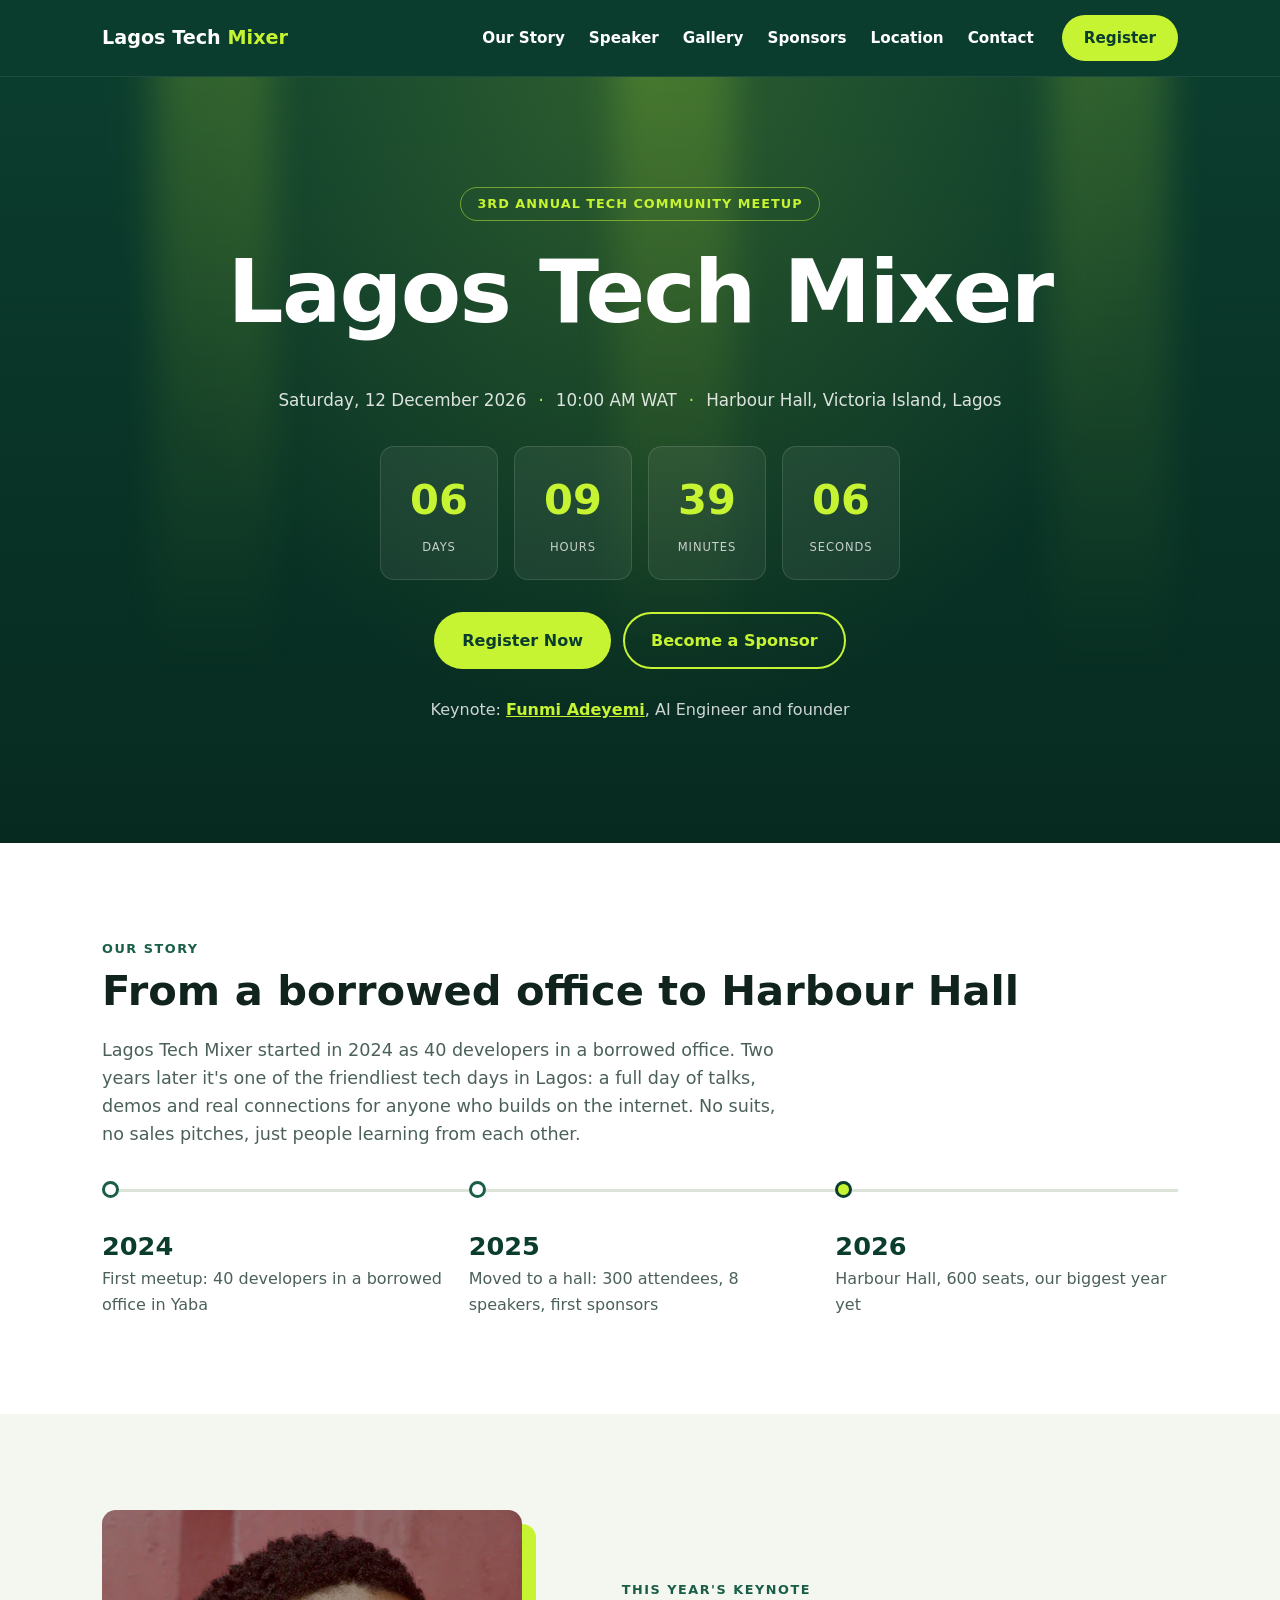
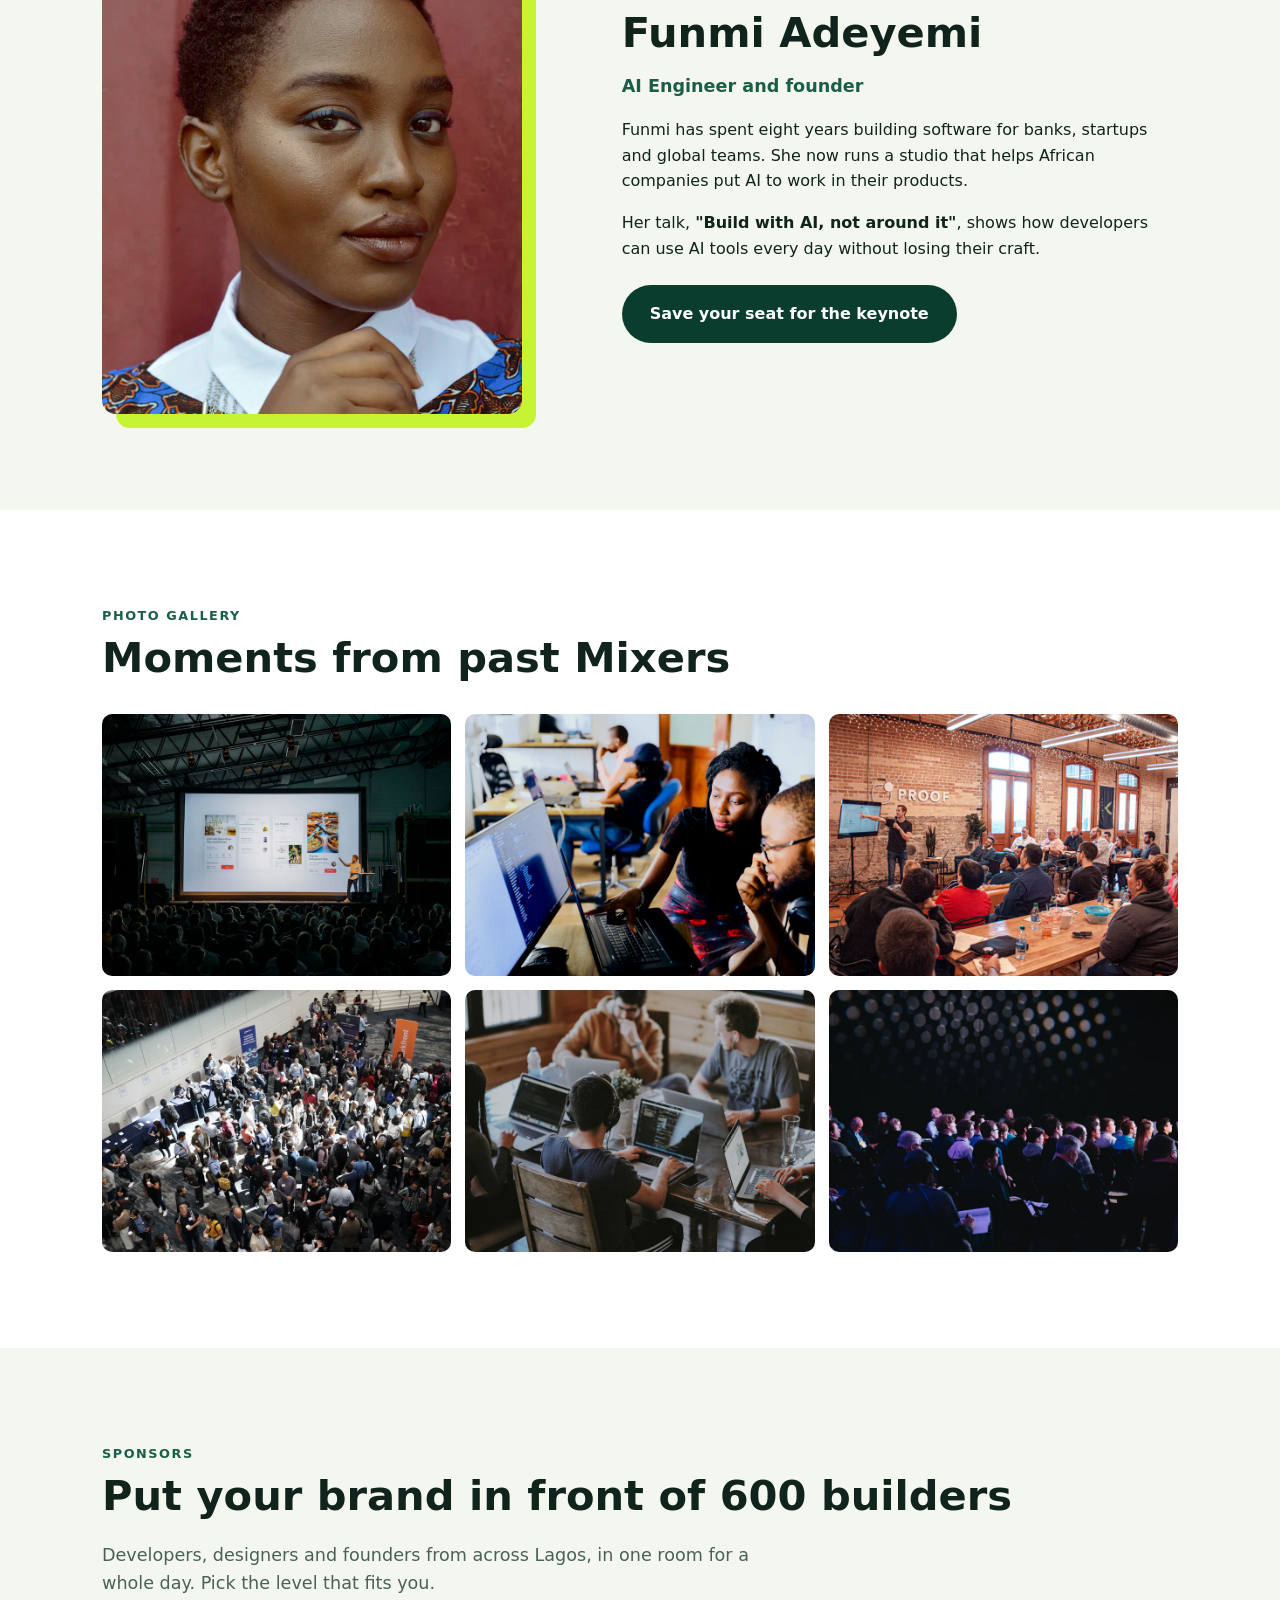
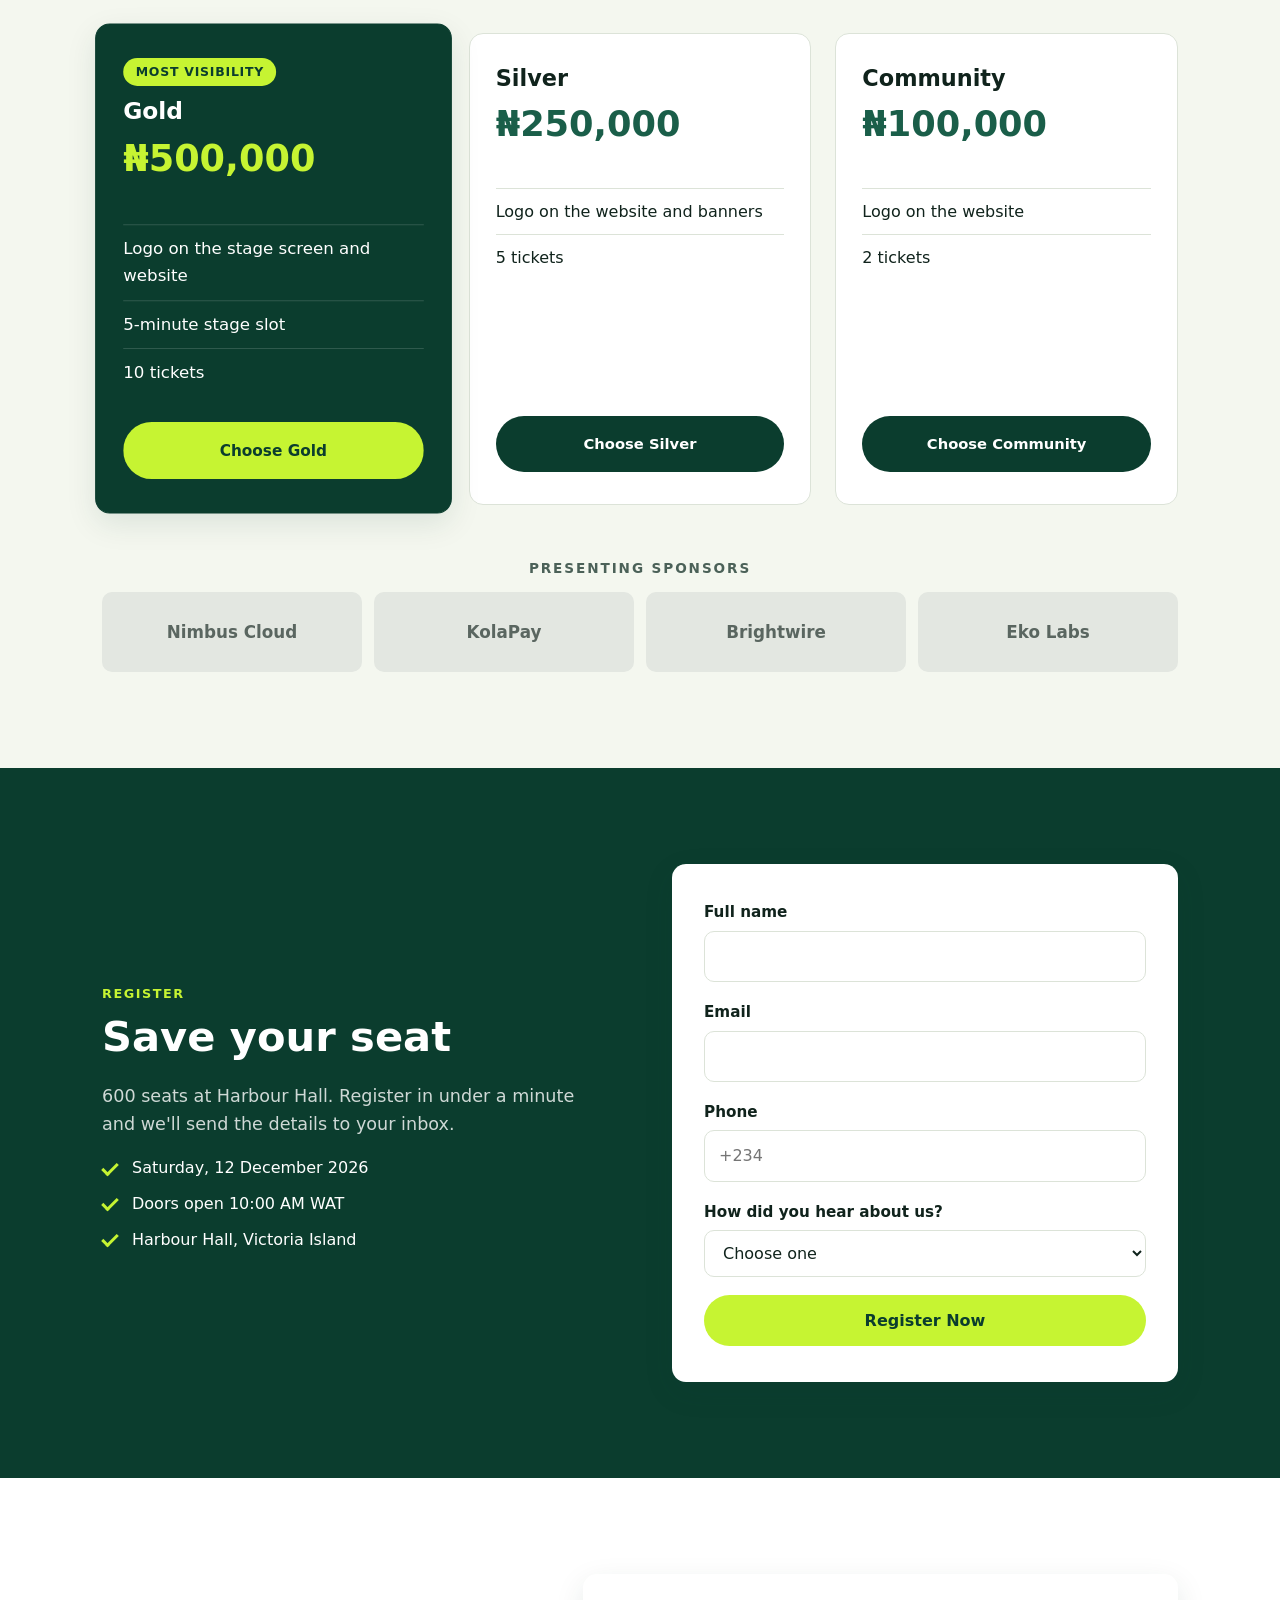
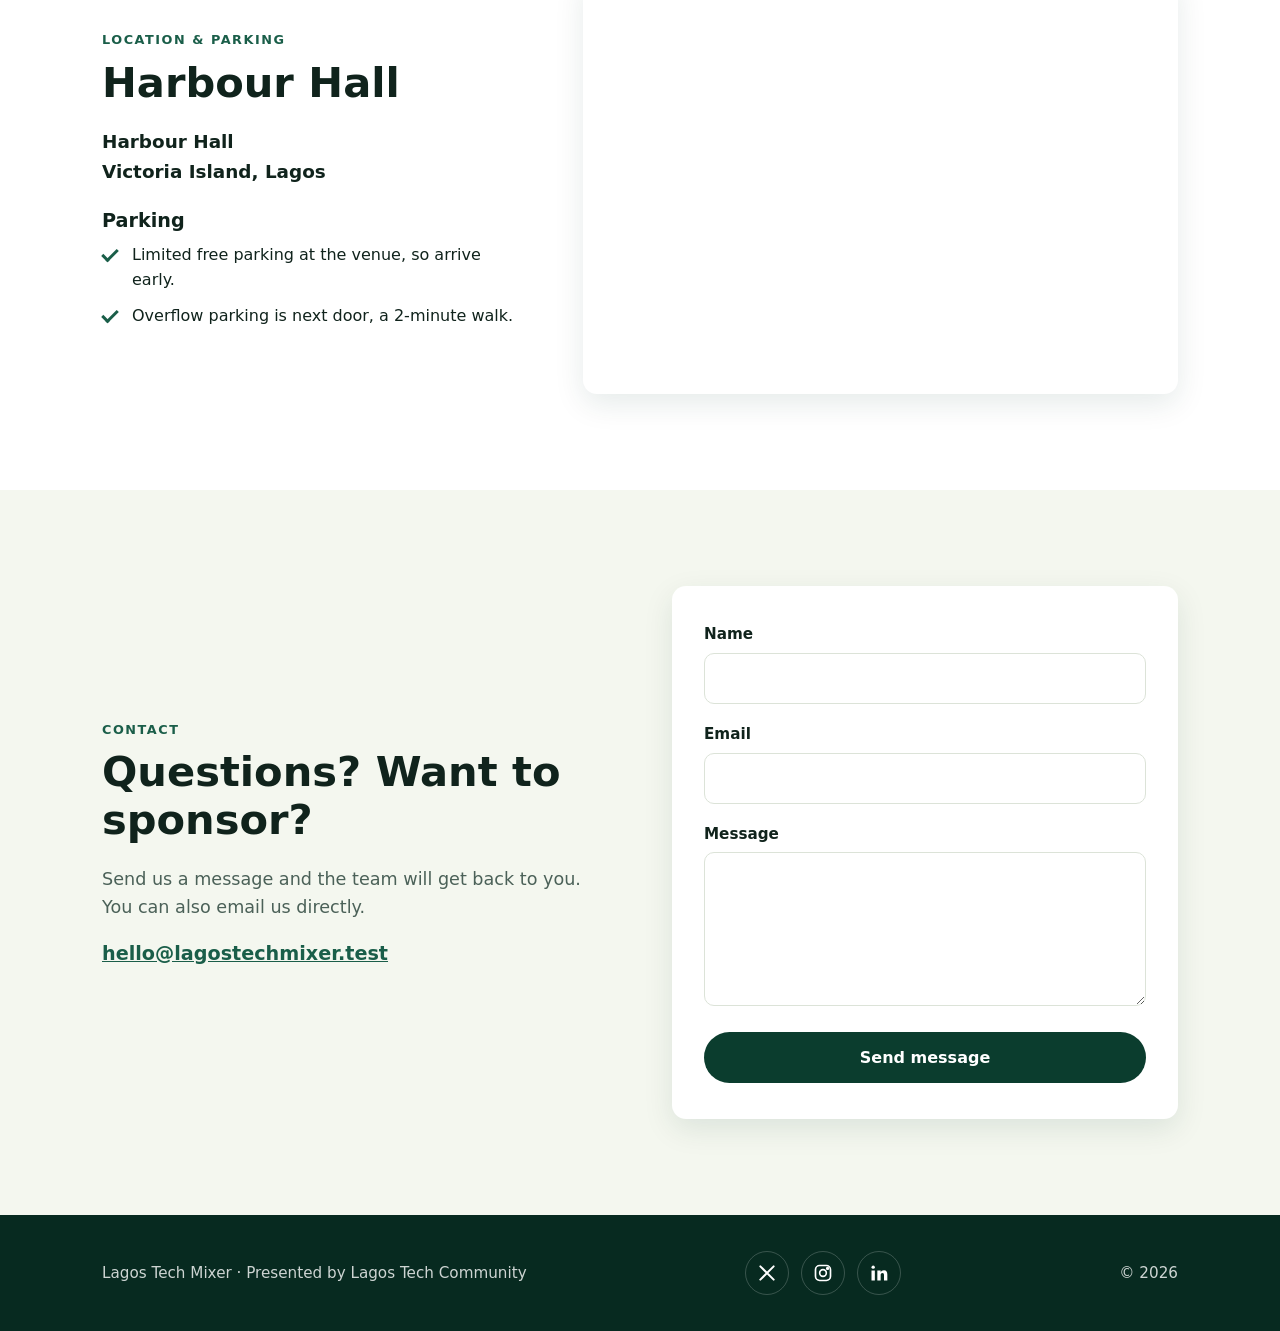
==== commit 1421d7fd: "Point share tags and handover note at lagos-tech-mixer.netlify.app Co-Authored-By: Claude Opus 5.5 <" ====
--- a/index.html
+++ b/index.html
@@ -15,8 +15,8 @@
   <meta property="og:type" content="website">
   <meta property="og:title" content="Lagos Tech Mixer 2026 · 12 December">
   <meta property="og:description" content="A full day of talks, demos and real connections for anyone who builds on the internet. Harbour Hall, Victoria Island, Lagos.">
-  <meta property="og:url" content="https://lagos-tech-mixer-2026.netlify.app/">
-  <meta property="og:image" content="https://lagos-tech-mixer-2026.netlify.app/images/og-image.jpg">
+  <meta property="og:url" content="https://lagos-tech-mixer.netlify.app/">
+  <meta property="og:image" content="https://lagos-tech-mixer.netlify.app/images/og-image.jpg">
   <meta property="og:image:width" content="1200">
   <meta property="og:image:height" content="630">
   <meta name="twitter:card" content="summary_large_image">
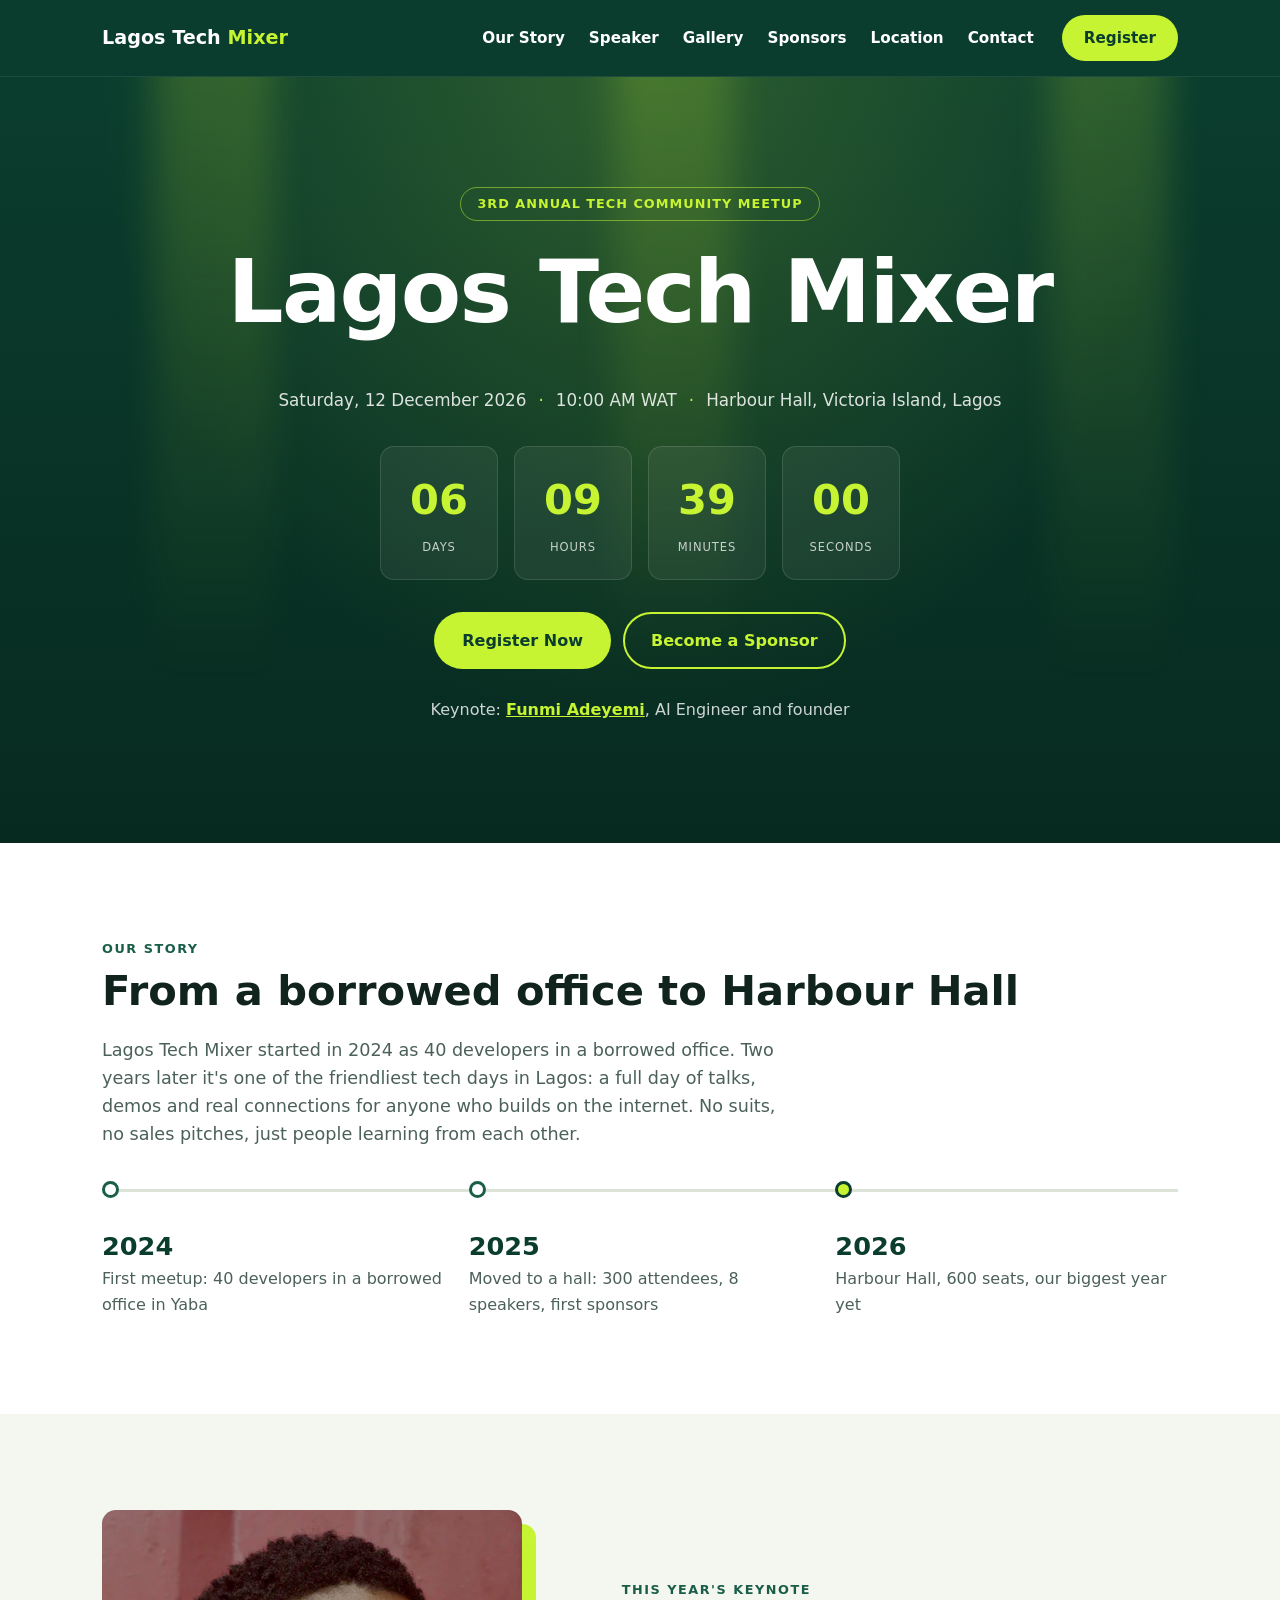
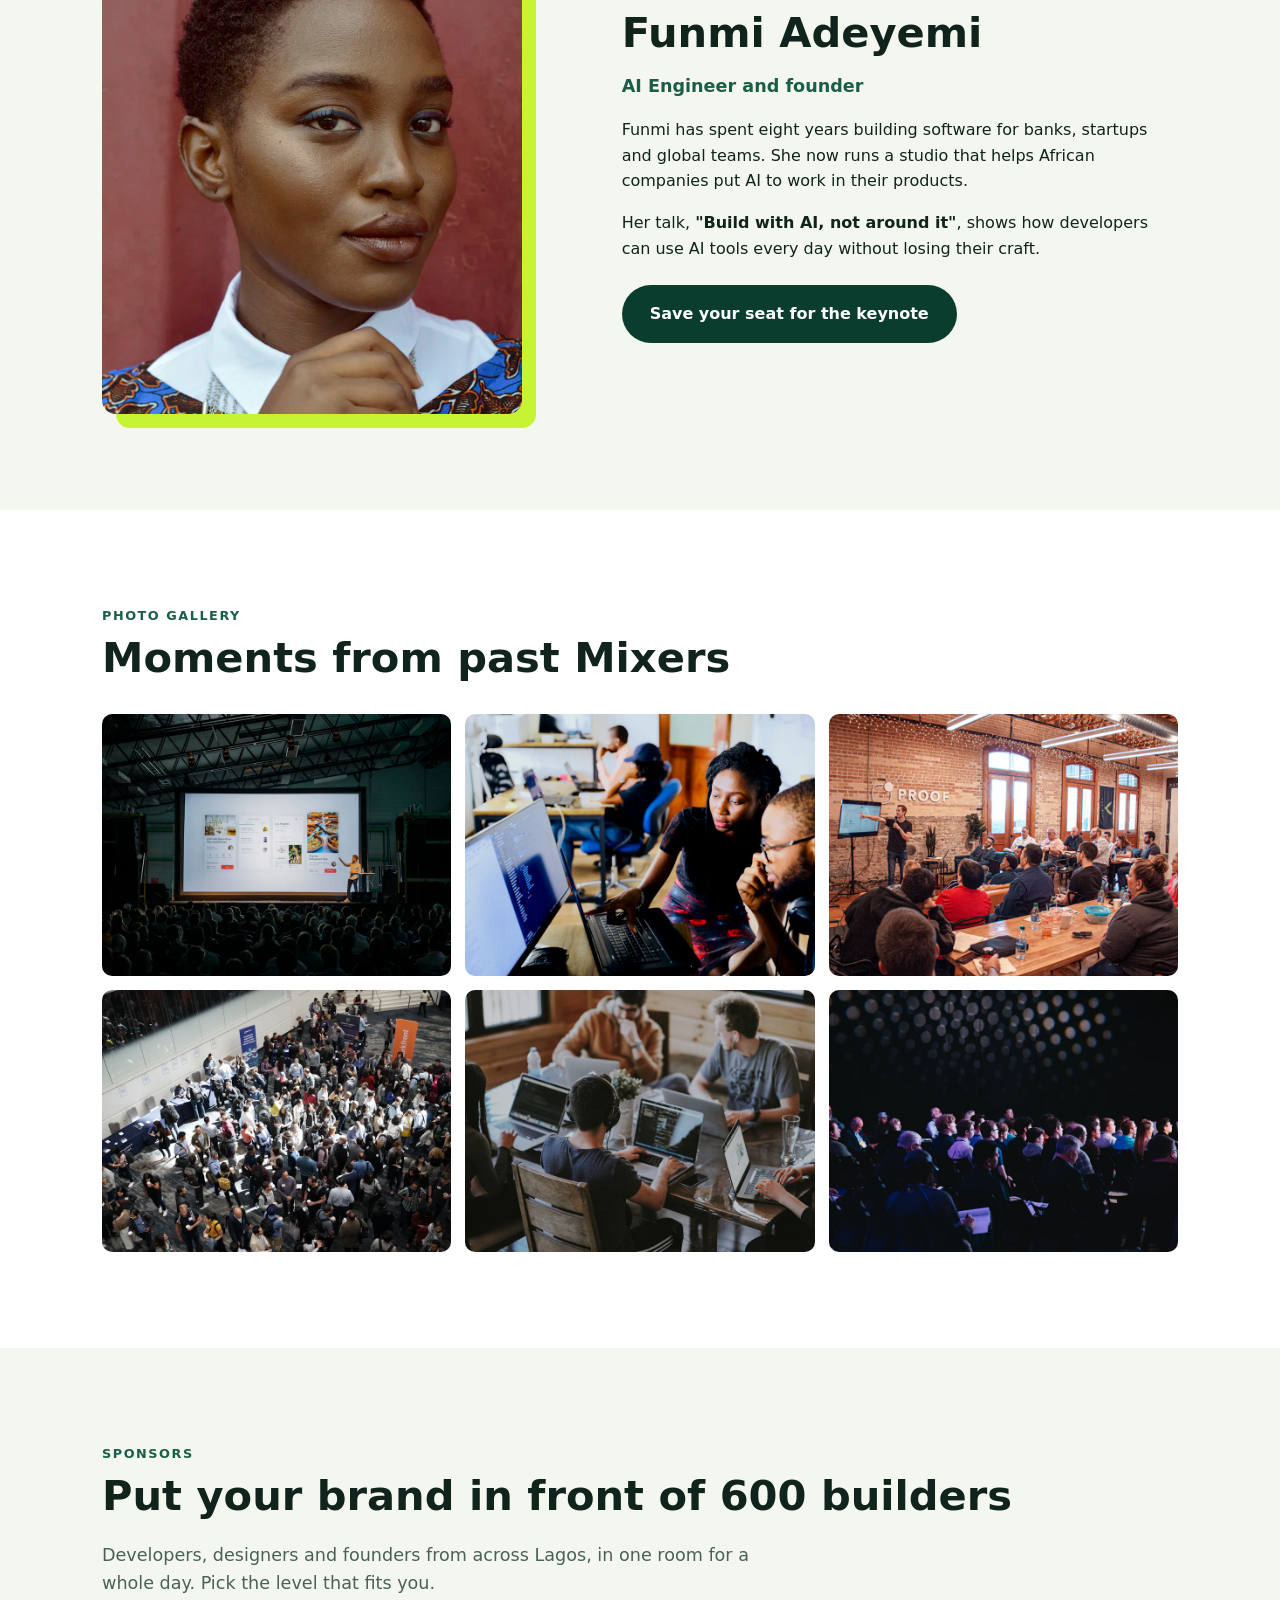
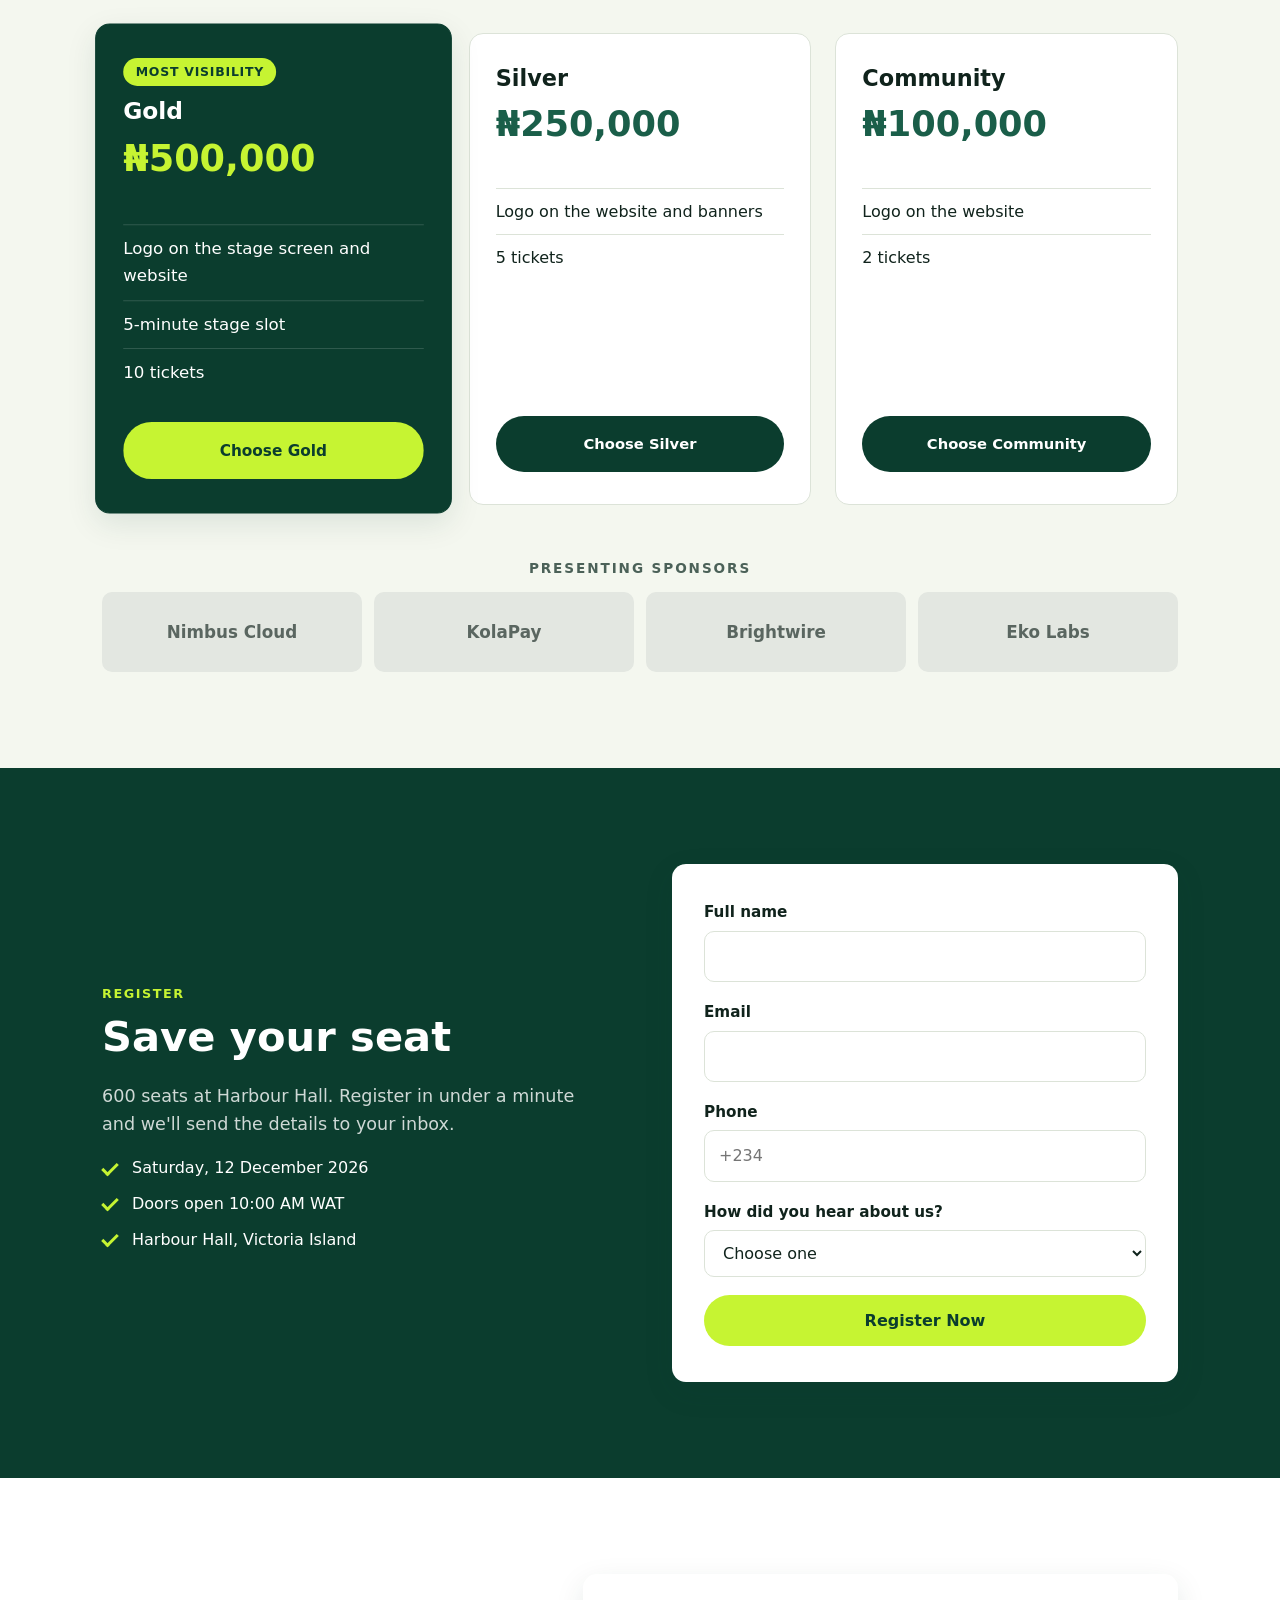
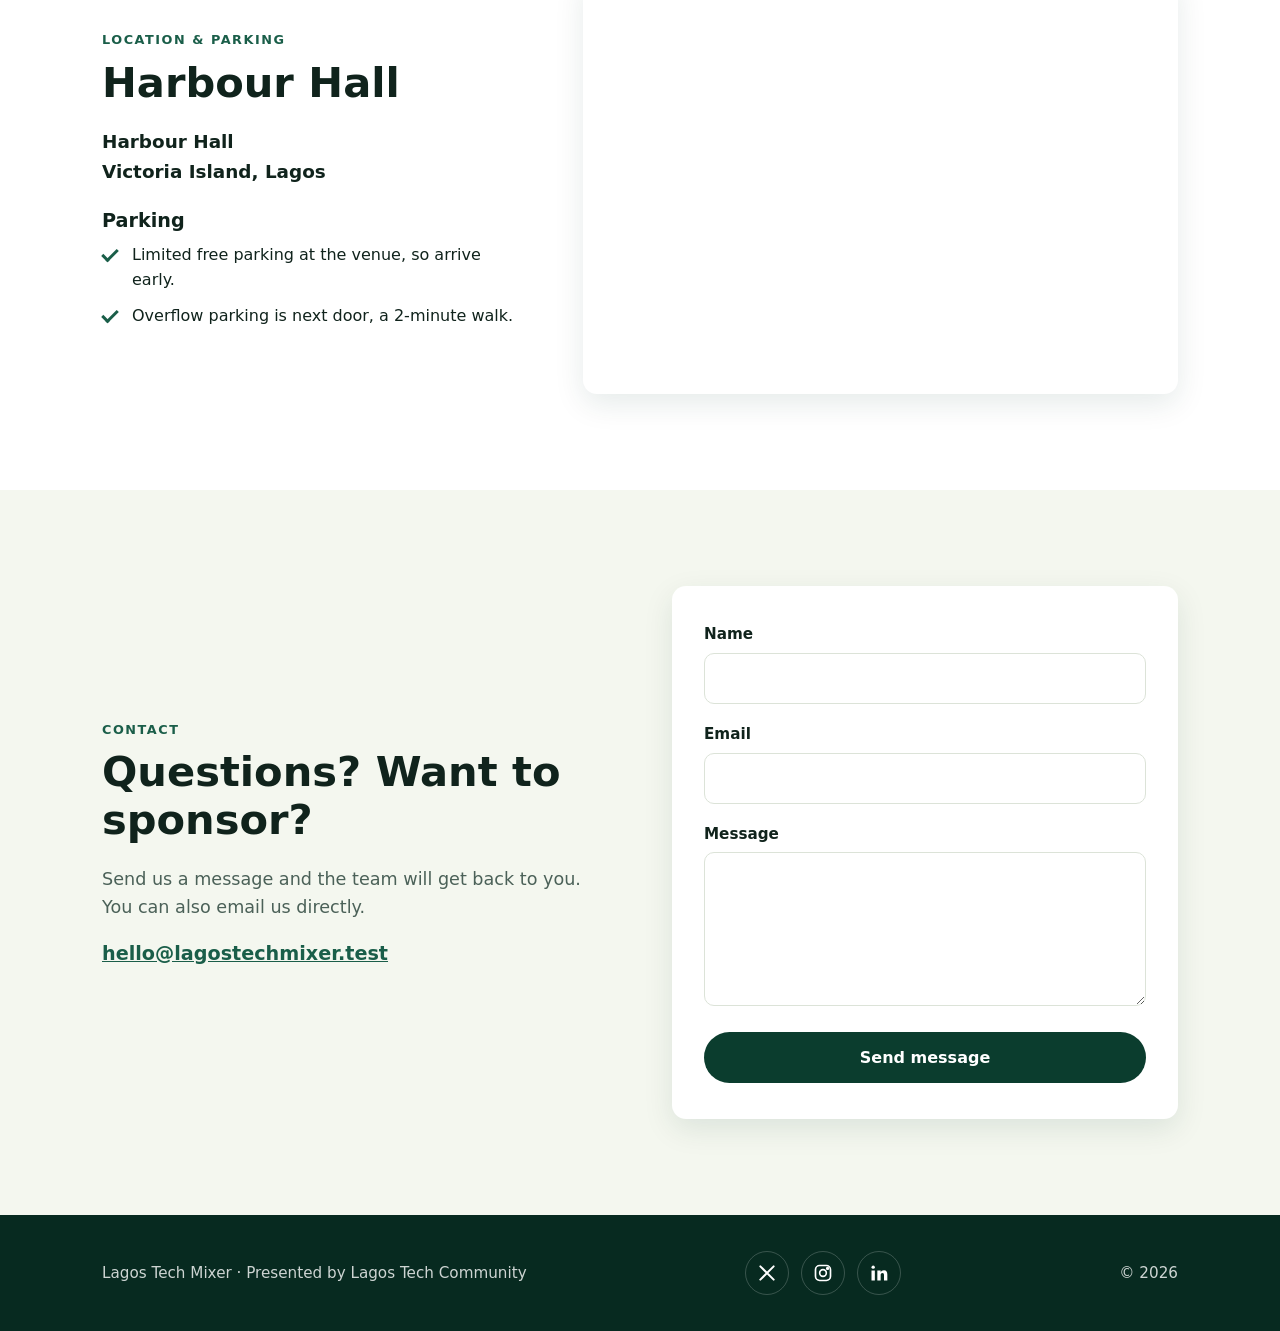
==== commit 2466cdc9: "Fix map: use Google's direct embed URL so Chrome doesn't block it Co-Authored-By: Claude Opus 5.5 <n" ====
--- a/index.html
+++ b/index.html
@@ -276,7 +276,7 @@
         </div>
         <div class="map">
           <iframe
-            src="https://maps.google.com/maps?q=Victoria%20Island%2C%20Lagos&z=14&output=embed"
+            src="https://www.google.com/maps/embed?pb=!1m3!2m1!1sVictoria+Island,+Lagos!6i14"
             width="600" height="450" loading="lazy" referrerpolicy="no-referrer-when-downgrade"
             title="Map of Victoria Island, Lagos"></iframe>
         </div>
